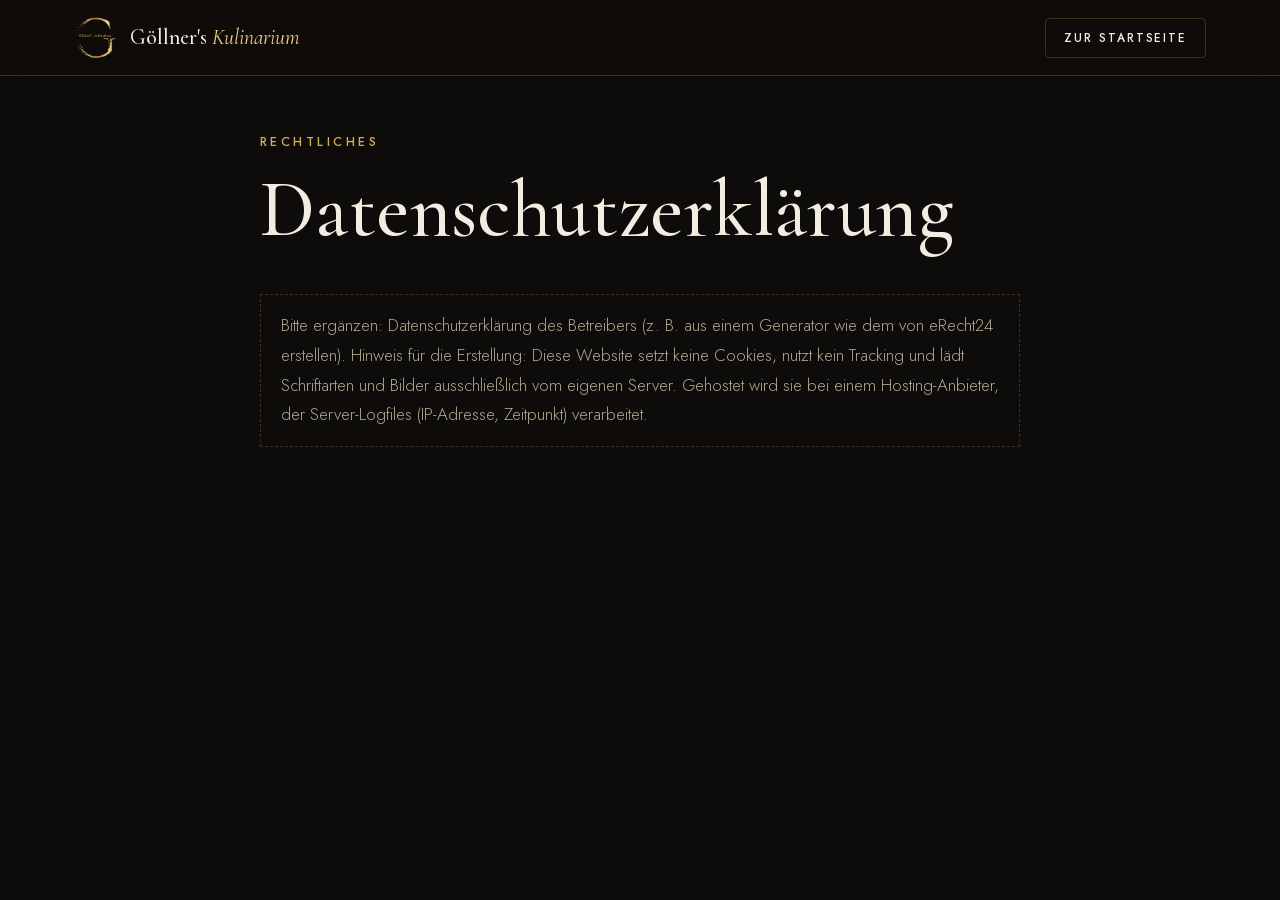
==== datenschutz.html @ df0e745d "First version of the Göllner's Kulinarium website" ====
<!doctype html>
<html lang="de">
<head>
  <meta charset="utf-8">
  <meta name="viewport" content="width=device-width, initial-scale=1">
  <title>Datenschutzerklärung – Göllner's Kulinarium</title>
  <meta name="robots" content="noindex">
  <link rel="icon" href="assets/img/logo.png">
  <link rel="stylesheet" href="assets/css/fonts.css">
  <link rel="stylesheet" href="assets/css/style.css">
</head>
<body>
  <header class="site-header scrolled">
    <div class="wrap header-inner">
      <a class="brand" href="index.html"><img src="assets/img/logo.png" alt="" width="44" height="44"><span>Göllner's <em>Kulinarium</em></span></a>
      <a class="btn btn-ghost btn-sm" href="index.html">Zur Startseite</a>
    </div>
  </header>
  <main class="wrap legal-page">
    <p class="eyebrow">Rechtliches</p>
    <h1>Datenschutzerklärung</h1>
    <p class="placeholder">Bitte ergänzen: Datenschutzerklärung des Betreibers (z. B. aus einem Generator wie dem von eRecht24 erstellen). Hinweis für die Erstellung: Diese Website setzt keine Cookies, nutzt kein Tracking und lädt Schriftarten und Bilder ausschließlich vom eigenen Server. Gehostet wird sie bei einem Hosting-Anbieter, der Server-Logfiles (IP-Adresse, Zeitpunkt) verarbeitet.</p>
  </main>
</body>
</html>
---- assets/css/fonts.css ----
/* Self-hosted (no Google request → DSGVO-friendly). Variable fonts: one file covers all weights. */
@font-face{font-family:'Cormorant Garamond';font-style:normal;font-weight:300 700;font-display:swap;src:url('../fonts/CormorantGaramond.woff2') format('woff2');}
@font-face{font-family:'Cormorant Garamond';font-style:italic;font-weight:300 700;font-display:swap;src:url('../fonts/CormorantGaramond-Italic.woff2') format('woff2');}
@font-face{font-family:'Jost';font-style:normal;font-weight:100 900;font-display:swap;src:url('../fonts/Jost.woff2') format('woff2');}
---- assets/css/style.css ----
/* Göllner's Kulinarium — design tokens first; change colours here only. */
:root {
  --bg: #0e0c0a;
  --bg-2: #15120f;
  --surface: #1b1713;
  --line: rgba(214, 178, 94, 0.22);
  --gold: #d1ab55;
  --gold-2: #ecd08a;
  --gold-grad: linear-gradient(135deg, #b8913a 0%, #ecd08a 45%, #c79d43 100%);
  --ink: #f3ece0;
  --muted: #b2a792;
  --serif: 'Cormorant Garamond', Georgia, 'Times New Roman', serif;
  --sans: 'Jost', system-ui, -apple-system, 'Segoe UI', sans-serif;
  --wrap: 1180px;
  --radius: 4px;
  --header-h: 76px;
}

*, *::before, *::after { box-sizing: border-box; }
html { scroll-behavior: smooth; scroll-padding-top: var(--header-h); }
body {
  margin: 0;
  background: var(--bg);
  color: var(--ink);
  font: 300 1.0625rem/1.75 var(--sans);
  -webkit-font-smoothing: antialiased;
}
img { max-width: 100%; display: block; }
a { color: inherit; }
h1, h2, h3 { font-family: var(--serif); font-weight: 500; line-height: 1.1; margin: 0 0 .5em; letter-spacing: .005em; }
h1 { font-size: clamp(2.6rem, 6.5vw, 5rem); }
h2 { font-size: clamp(2.1rem, 4.2vw, 3.2rem); }
h3 { font-size: 1.6rem; }
p { margin: 0 0 1em; }

.wrap { max-width: var(--wrap); margin: 0 auto; padding: 0 24px; }
.muted { color: var(--muted); }
.small { font-size: .9rem; }
.center { text-align: center; }
.eyebrow {
  font: 500 .78rem/1 var(--sans);
  letter-spacing: .28em;
  text-transform: uppercase;
  color: var(--gold);
  margin-bottom: 1.1rem;
}
.skip { position: absolute; left: -9999px; }
.skip:focus { left: 16px; top: 16px; z-index: 100; background: var(--gold); color: #000; padding: 8px 14px; }

/* Buttons */
.btn {
  display: inline-flex; align-items: center; justify-content: center;
  min-height: 48px; padding: 0 28px;
  font: 500 .82rem/1 var(--sans); letter-spacing: .16em; text-transform: uppercase;
  text-decoration: none; border-radius: var(--radius);
  transition: transform .2s ease, box-shadow .2s ease, background-color .2s ease, color .2s ease;
}
.btn-gold { background: var(--gold-grad); color: #17120a; box-shadow: 0 6px 24px rgba(209, 171, 85, .18); }
.btn-gold:hover { transform: translateY(-1px); box-shadow: 0 10px 30px rgba(209, 171, 85, .3); }
.btn-ghost { border: 1px solid var(--line); color: var(--ink); }
.btn-ghost:hover { border-color: var(--gold); color: var(--gold-2); }
.btn-sm { min-height: 40px; padding: 0 18px; font-size: .74rem; }
a:focus-visible, button:focus-visible { outline: 2px solid var(--gold-2); outline-offset: 3px; }

/* Header */
.site-header {
  position: fixed; inset: 0 0 auto; z-index: 50; height: var(--header-h);
  display: flex; align-items: center;
  transition: background-color .3s ease, border-color .3s ease, backdrop-filter .3s ease;
  border-bottom: 1px solid transparent;
}
.site-header.scrolled { background: rgba(14, 12, 10, .86); backdrop-filter: blur(12px); border-color: var(--line); }
.header-inner { display: flex; align-items: center; justify-content: space-between; width: 100%; }
.brand { display: flex; white-space: nowrap; align-items: center; gap: 12px; text-decoration: none; font: 500 1.35rem/1 var(--serif); }
.brand em { font-style: italic; color: var(--gold-2); }
.nav { display: flex; align-items: center; gap: 30px; }
.nav a:not(.btn) {
  white-space: nowrap; text-decoration: none; font-size: .82rem; letter-spacing: .16em; text-transform: uppercase; color: var(--muted);
  transition: color .2s;
}
.nav a:not(.btn):hover { color: var(--gold-2); }
.nav-toggle { display: none; }

/* Hero */
.hero { position: relative; min-height: 100svh; display: grid; place-items: center; text-align: center; overflow: hidden; }
.hero-bg {
  position: absolute; inset: -4%;
  background-size: cover; background-position: center;
  filter: saturate(.85);
  transform: scale(1.04);
  animation: slowzoom 24s ease-out forwards;
}
.hero::after {
  content: ""; position: absolute; inset: 0;
  background:
    radial-gradient(ellipse at center, rgba(14,12,10,.55) 0%, rgba(14,12,10,.82) 60%, rgba(14,12,10,.97) 100%),
    linear-gradient(to bottom, rgba(14,12,10,.3), rgba(14,12,10,1));
}
.hero-content { position: relative; z-index: 1; padding-top: calc(var(--header-h) + 48px); padding-bottom: 64px; max-width: 860px; }
.hero-logo { width: clamp(150px, 22vw, 220px); height: auto; margin: 0 auto 18px; filter: drop-shadow(0 8px 30px rgba(0,0,0,.6)); }
.hero h1 { font-weight: 400; }
.lead { font-size: clamp(1.05rem, 1.6vw, 1.25rem); color: #ddd3c2; max-width: 620px; margin: 0 auto 2.2rem; }
.hero-actions { display: flex; gap: 14px; justify-content: center; flex-wrap: wrap; }
.status { margin-top: 2rem; font-size: .9rem; color: var(--muted); }
.status::before { content: ""; display: inline-block; vertical-align: middle; margin: -2px 10px 0 0; width: 8px; height: 8px; border-radius: 50%; background: #8a8170; }
.status.open::before { background: #7cc58a; box-shadow: 0 0 0 4px rgba(124, 197, 138, .18); }
@keyframes slowzoom { to { transform: scale(1); } }

/* Notice bar */
.notice { background: var(--gold-grad); color: #17120a; }
.notice .wrap { display: flex; align-items: center; justify-content: center; gap: 12px; padding-top: 14px; padding-bottom: 14px; text-align: center; }
.notice p { margin: 0; font-weight: 400; }
.notice-dot { flex: none; width: 7px; height: 7px; border-radius: 50%; background: #17120a; }

/* Sections */
.section { padding: clamp(80px, 11vw, 140px) 0; }
.section-head { text-align: center; max-width: 640px; margin: 0 auto clamp(40px, 6vw, 64px); }

/* About */
.about-grid { display: grid; grid-template-columns: 1fr 1fr; gap: clamp(40px, 7vw, 96px); align-items: center; }
.about-text p:not(.eyebrow) { color: #d9cfbd; }
.signature { font: italic 400 1.5rem/1.3 var(--serif); color: var(--gold-2) !important; margin-top: 1.6rem; }
.about-media { position: relative; margin: 0; padding: 0 0 56px 0; }
.about-media > img:first-child { aspect-ratio: 4 / 5; object-fit: cover; width: 85%; margin-left: auto; border-radius: var(--radius); }
.about-media-small {
  position: absolute; left: 0; bottom: 0; width: 46%; aspect-ratio: 1; object-fit: cover;
  border: 8px solid var(--bg); border-radius: var(--radius);
}

/* Menu */
.menu { background: var(--bg-2); border-block: 1px solid var(--line); }
.menu-tabs { display: flex; flex-wrap: wrap; justify-content: center; gap: 6px 4px; margin-bottom: 48px; }
.menu-tab {
  background: none; border: 0; border-bottom: 1px solid transparent; color: var(--muted); cursor: pointer;
  font: 400 .82rem/1 var(--sans); letter-spacing: .16em; text-transform: uppercase; padding: 12px 16px;
  transition: color .2s, border-color .2s;
}
.menu-tab:hover { color: var(--ink); }
.menu-tab[aria-selected="true"] { color: var(--gold-2); border-color: var(--gold); }
.menu-panel { display: grid; grid-template-columns: 1fr 1fr; gap: 6px 72px; max-width: 980px; margin: 0 auto; animation: fade .4s ease; }
.menu-panel[hidden] { display: none; }
.dish { padding: 18px 0; border-bottom: 1px solid rgba(214, 178, 94, .1); }
.dish-top { display: flex; align-items: baseline; gap: 12px; }
.dish-name { font: 500 1.4rem/1.25 var(--serif); margin: 0; }
.dish-line { flex: 1; border-bottom: 1px dotted rgba(214, 178, 94, .35); transform: translateY(-5px); min-width: 20px; }
.dish-price { font: 500 1.3rem/1 var(--serif); color: var(--gold-2); white-space: nowrap; }
.dish-desc { margin: 4px 0 0; color: var(--muted); font-size: .97rem; }
.tag { display: inline-block; margin-left: 8px; font: 500 .66rem/1 var(--sans); letter-spacing: .12em; text-transform: uppercase; color: #9fc49d; border: 1px solid rgba(159, 196, 157, .4); padding: 3px 6px; border-radius: 2px; vertical-align: middle; }
.menu-note { margin-top: 44px; font-size: .9rem; }
@keyframes fade { from { opacity: 0; transform: translateY(6px); } to { opacity: 1; transform: none; } }

/* Gallery */
.gallery { display: grid; grid-template-columns: repeat(4, 1fr); }
.gallery img { width: 100%; aspect-ratio: 1; object-fit: cover; filter: saturate(.9) brightness(.9); transition: filter .4s; }
.gallery img:hover { filter: none; }

/* Highlight cards */
.cards { display: grid; grid-template-columns: repeat(3, 1fr); gap: 24px; }
.card { padding: 40px 32px; border: 1px solid var(--line); border-radius: var(--radius); background: var(--surface); position: relative; }
.card::before { content: ""; position: absolute; top: -1px; left: 32px; width: 40px; height: 2px; background: var(--gold-grad); }
.card h3 { color: var(--gold-2); }
.card p { color: var(--muted); margin: 0; }

/* Visit */
.visit { background: var(--bg-2); border-top: 1px solid var(--line); }
.visit-grid { display: grid; grid-template-columns: 1.1fr 1fr; gap: clamp(40px, 6vw, 80px); align-items: start; }
.hours { width: 100%; border-collapse: collapse; margin: 8px 0 18px; }
.hours th, .hours td { padding: 13px 0; border-bottom: 1px solid rgba(214, 178, 94, .12); text-align: left; font-weight: 300; }
.hours th { font: 500 1.25rem/1.2 var(--serif); }
.hours td { text-align: right; color: #d9cfbd; }
.hours .closed td { color: var(--muted); font-style: italic; }
.hours .today th, .hours .today td { color: var(--gold-2); }
.hours .today th::after { content: "Heute"; margin-left: 10px; font: 500 .62rem/1 var(--sans); letter-spacing: .14em; text-transform: uppercase; color: #17120a; background: var(--gold-grad); padding: 3px 6px; border-radius: 2px; vertical-align: middle; }
.contact-card { background: var(--surface); border: 1px solid var(--line); border-radius: var(--radius); padding: clamp(32px, 4vw, 48px); }
address { font-style: normal; font-size: 1.15rem; margin-bottom: 20px; }
.contact-list { list-style: none; padding: 0; margin: 0 0 28px; }
.contact-list li { display: flex; justify-content: space-between; gap: 16px; padding: 10px 0; border-bottom: 1px solid rgba(214, 178, 94, .12); }
.contact-list span { color: var(--muted); }
.contact-list a { text-decoration: none; color: var(--gold-2); word-break: break-all; text-align: right; }
.contact-actions { display: flex; gap: 12px; flex-wrap: wrap; }

/* Footer */
.site-footer { padding: 64px 0 40px; border-top: 1px solid var(--line); text-align: center; }
.footer-inner { display: flex; flex-direction: column; align-items: center; gap: 18px; }
.social, .legal { display: flex; gap: 28px; }
.social a, .legal a { text-decoration: none; font-size: .8rem; letter-spacing: .16em; text-transform: uppercase; color: var(--muted); }
.social a:hover, .legal a:hover { color: var(--gold-2); }

/* Scroll reveal */
.js .reveal { opacity: 0; transform: translateY(14px); transition: opacity .9s ease, transform .9s ease; }
.js .reveal.in { opacity: 1; transform: none; }
.hero .reveal:nth-child(2) { transition-delay: .08s; }
.hero .reveal:nth-child(3) { transition-delay: .16s; }
.hero .reveal:nth-child(4) { transition-delay: .24s; }
.hero .reveal:nth-child(5) { transition-delay: .32s; }
.hero .reveal:nth-child(6) { transition-delay: .4s; }

/* Legal pages */
.legal-page { padding: calc(var(--header-h) + 60px) 0 100px; max-width: 760px; }
.legal-page h2 { font-size: 1.8rem; margin-top: 2em; }
.legal-page .placeholder { border: 1px dashed var(--line); padding: 16px 20px; color: var(--muted); }

/* Responsive */
@media (max-width: 900px) {
  .about-grid, .visit-grid { grid-template-columns: 1fr; }
  .menu-panel { grid-template-columns: 1fr; }
  .cards { grid-template-columns: 1fr; }
  .gallery { grid-template-columns: repeat(2, 1fr); }
}
@media (max-width: 960px) {
  .nav-toggle {
    display: grid; gap: 6px; place-content: center; width: 44px; height: 44px;
    background: none; border: 1px solid var(--line); border-radius: var(--radius); cursor: pointer;
  }
  .nav-toggle span { display: block; width: 18px; height: 1px; background: var(--ink); transition: transform .25s; }
  .nav-toggle[aria-expanded="true"] span:first-child { transform: translateY(3.5px) rotate(45deg); }
  .nav-toggle[aria-expanded="true"] span:last-child { transform: translateY(-3.5px) rotate(-45deg); }
  .nav {
    position: fixed; inset: var(--header-h) 0 auto; flex-direction: column; gap: 0; padding: 8px 24px 24px;
    background: rgba(14, 12, 10, .97); border-bottom: 1px solid var(--line);
    transform: translateY(-8px); opacity: 0; visibility: hidden; transition: all .25s ease;
  }
  .nav.open { transform: none; opacity: 1; visibility: visible; }
  .nav a:not(.btn) { width: 100%; padding: 16px 0; border-bottom: 1px solid rgba(214, 178, 94, .1); font-size: .9rem; }
  .nav .btn { margin-top: 20px; width: 100%; min-height: 48px; }
  .site-header.menu-open { background: rgba(14, 12, 10, .97); }
}
@media (max-width: 760px) {
  :root { --header-h: 64px; }
  .wrap { padding: 0 16px; }
  .nav { padding: 8px 16px 24px; }
  .brand span { font-size: 1.15rem; }
  .brand img { width: 36px; height: 36px; }
  .hero-actions .btn { flex: 1 1 100%; }
  .dish-name { font-size: 1.25rem; }
  .contact-actions .btn { flex: 1; }
}
@media (prefers-reduced-motion: reduce) {
  *, *::before, *::after { animation: none !important; transition: none !important; }
  html { scroll-behavior: auto; }
}
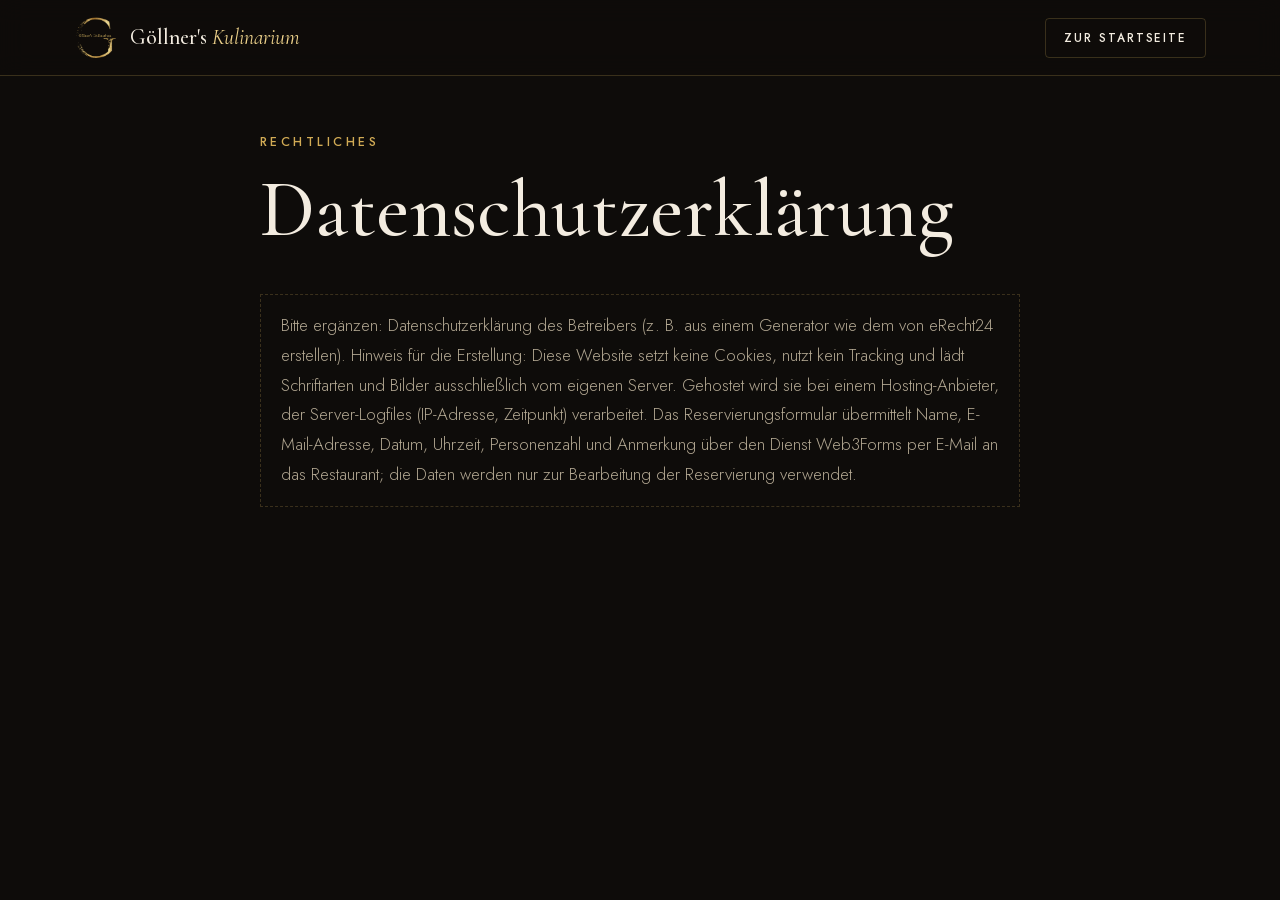
==== commit 86e88c54: "Add reservation request form, social icons, mobile fixes and shorter copy - "Tisch reservieren" open" ====
--- a/datenschutz.html
+++ b/datenschutz.html
@@ -19,7 +19,7 @@
   <main class="wrap legal-page">
     <p class="eyebrow">Rechtliches</p>
     <h1>Datenschutzerklärung</h1>
-    <p class="placeholder">Bitte ergänzen: Datenschutzerklärung des Betreibers (z. B. aus einem Generator wie dem von eRecht24 erstellen). Hinweis für die Erstellung: Diese Website setzt keine Cookies, nutzt kein Tracking und lädt Schriftarten und Bilder ausschließlich vom eigenen Server. Gehostet wird sie bei einem Hosting-Anbieter, der Server-Logfiles (IP-Adresse, Zeitpunkt) verarbeitet.</p>
+    <p class="placeholder">Bitte ergänzen: Datenschutzerklärung des Betreibers (z. B. aus einem Generator wie dem von eRecht24 erstellen). Hinweis für die Erstellung: Diese Website setzt keine Cookies, nutzt kein Tracking und lädt Schriftarten und Bilder ausschließlich vom eigenen Server. Gehostet wird sie bei einem Hosting-Anbieter, der Server-Logfiles (IP-Adresse, Zeitpunkt) verarbeitet. Das Reservierungsformular übermittelt Name, E-Mail-Adresse, Datum, Uhrzeit, Personenzahl und Anmerkung über den Dienst Web3Forms per E-Mail an das Restaurant; die Daten werden nur zur Bearbeitung der Reservierung verwendet.</p>
   </main>
 </body>
 </html>
--- a/assets/css/style.css
+++ b/assets/css/style.css
@@ -27,7 +27,7 @@
 }
 img { max-width: 100%; display: block; }
 a { color: inherit; }
-h1, h2, h3 { font-family: var(--serif); font-weight: 500; line-height: 1.1; margin: 0 0 .5em; letter-spacing: .005em; }
+h1, h2, h3 { text-wrap: balance; font-family: var(--serif); font-weight: 500; line-height: 1.1; margin: 0 0 .5em; letter-spacing: .005em; }
 h1 { font-size: clamp(2.6rem, 6.5vw, 5rem); }
 h2 { font-size: clamp(2.1rem, 4.2vw, 3.2rem); }
 h3 { font-size: 1.6rem; }
@@ -52,7 +52,7 @@
   display: inline-flex; align-items: center; justify-content: center;
   min-height: 48px; padding: 0 28px;
   font: 500 .82rem/1 var(--sans); letter-spacing: .16em; text-transform: uppercase;
-  text-decoration: none; border-radius: var(--radius);
+  text-decoration: none; border-radius: var(--radius); border: 0; background: transparent; cursor: pointer;
   transition: transform .2s ease, box-shadow .2s ease, background-color .2s ease, color .2s ease;
 }
 .btn-gold { background: var(--gold-grad); color: #17120a; box-shadow: 0 6px 24px rgba(209, 171, 85, .18); }
@@ -80,6 +80,14 @@
 }
 .nav a:not(.btn):hover { color: var(--gold-2); }
 .nav-toggle { display: none; }
+.social-icons { display: flex; align-items: center; gap: 2px; }
+.social-icons a { display: grid; place-items: center; width: 38px; height: 38px; border-radius: 50%; color: var(--muted); transition: color .2s; }
+.social-icons a:hover { color: var(--gold-2); }
+.social-icons svg { width: 19px; height: 19px; fill: none; stroke: currentColor; stroke-width: 1.5; stroke-linejoin: round; }
+.social-icons svg path { fill: currentColor; stroke: none; }
+.social-icons svg .fill { fill: currentColor; stroke: none; }
+.nav .nav-social { margin: 0 -6px 0 -10px; }
+.header-social { display: none; }
 
 /* Hero */
 .hero { position: relative; min-height: 100svh; display: grid; place-items: center; text-align: center; overflow: hidden; }
@@ -119,7 +127,6 @@
 /* About */
 .about-grid { display: grid; grid-template-columns: 1fr 1fr; gap: clamp(40px, 7vw, 96px); align-items: center; }
 .about-text p:not(.eyebrow) { color: #d9cfbd; }
-.signature { font: italic 400 1.5rem/1.3 var(--serif); color: var(--gold-2) !important; margin-top: 1.6rem; }
 .about-media { position: relative; margin: 0; padding: 0 0 56px 0; }
 .about-media > img:first-child { aspect-ratio: 4 / 5; object-fit: cover; width: 85%; margin-left: auto; border-radius: var(--radius); }
 .about-media-small {
@@ -200,6 +207,77 @@
 .legal-page h2 { font-size: 1.8rem; margin-top: 2em; }
 .legal-page .placeholder { border: 1px dashed var(--line); padding: 16px 20px; color: var(--muted); }
 
+/* Reservation dialog */
+body.modal-open { overflow: hidden; }
+.reserve {
+  width: min(640px, calc(100% - 32px)); max-height: min(880px, calc(100% - 48px));
+  padding: 0; border: 1px solid var(--line); border-radius: 6px; overflow: hidden;
+  background: var(--bg-2); color: var(--ink);
+  box-shadow: 0 30px 80px rgba(0, 0, 0, .6);
+}
+.reserve[open] { display: flex; flex-direction: column; animation: pop .25s ease; }
+.reserve::backdrop { background: rgba(5, 4, 3, .74); backdrop-filter: blur(4px); }
+.reserve-form { display: flex; flex-direction: column; flex: 1; min-height: 0; }
+.reserve-form[hidden] { display: none; }
+.reserve-head { display: flex; justify-content: space-between; align-items: flex-start; gap: 16px; padding: 28px 32px 4px; }
+.reserve-head h2 { margin: 0; font-size: clamp(1.9rem, 4vw, 2.3rem); }
+.reserve-head .eyebrow { margin-bottom: .7rem; }
+.reserve-close {
+  flex: none; width: 42px; height: 42px; border-radius: 50%; cursor: pointer;
+  border: 1px solid var(--line); background: none; color: var(--ink); font-size: 1.5rem; line-height: 1;
+}
+.reserve-close:hover { border-color: var(--gold); color: var(--gold-2); }
+.reserve-body { flex: 1; min-height: 0; overflow-y: auto; padding: 20px 32px 8px; }
+.reserve-foot { padding: 16px 32px 22px; border-top: 1px solid var(--line); }
+.reserve-foot .btn { width: 100%; }
+.reserve-foot .hint { text-align: center; }
+fieldset.field { border: 0; padding: 0; margin: 0 0 26px; min-width: 0; }
+.field legend, .field .label { font: 500 .74rem/1 var(--sans); letter-spacing: .2em; text-transform: uppercase; color: var(--gold); }
+.field legend { padding: 0; margin-bottom: 12px; }
+.field .label em { font-style: normal; text-transform: none; letter-spacing: 0; color: var(--muted); font-weight: 300; font-size: .85rem; }
+label.field { display: flex; flex-direction: column; gap: 10px; margin-bottom: 20px; }
+.field input:not([type="radio"]), .field textarea {
+  width: 100%; padding: 12px 14px; border-radius: var(--radius);
+  font: 300 1rem/1.4 var(--sans); color: var(--ink);
+  background: var(--surface); border: 1px solid rgba(214, 178, 94, .25);
+  transition: border-color .15s, box-shadow .15s;
+}
+.field textarea { resize: vertical; min-height: 84px; }
+.field input:focus, .field textarea:focus { outline: none; border-color: var(--gold); box-shadow: 0 0 0 3px rgba(209, 171, 85, .15); }
+.field [aria-invalid] { border-color: #d98b7a !important; }
+.field-grid { display: grid; grid-template-columns: 1fr 1fr; gap: 0 16px; }
+.chips { display: flex; flex-wrap: wrap; gap: 8px; }
+.chips-scroll { flex-wrap: nowrap; overflow-x: auto; padding: 2px 2px 10px; margin: -2px -2px 0; scrollbar-width: thin; scrollbar-color: var(--line) transparent; }
+.chip { position: relative; flex: none; }
+.chip input { position: absolute; opacity: 0; pointer-events: none; }
+.chip span {
+  display: flex; flex-direction: column; align-items: center; justify-content: center; gap: 3px;
+  min-width: 52px; min-height: 44px; padding: 8px 14px; white-space: nowrap; cursor: pointer;
+  border: 1px solid rgba(214, 178, 94, .25); border-radius: var(--radius); font-size: .95rem;
+  transition: background-color .15s, border-color .15s, color .15s;
+}
+.chips-scroll .chip span { min-width: 68px; padding: 10px 12px; }
+.chip small { font-size: .66rem; letter-spacing: .14em; text-transform: uppercase; color: var(--muted); }
+.chip:hover span { border-color: var(--gold); }
+.chip input:checked + span { background: var(--gold-grad); color: #17120a; border-color: transparent; font-weight: 400; }
+.chip input:checked + span small { color: #3d3116; }
+.chip input:focus-visible + span { outline: 2px solid var(--gold-2); outline-offset: 2px; }
+.chip-group { margin: 0 0 8px; font-size: .85rem; color: var(--muted); }
+.chips + .chip-group { margin-top: 16px; }
+.hint { font-size: .85rem; color: var(--muted); margin: 10px 0 0; }
+.hint a { color: var(--gold-2); }
+.form-error { color: #f0a493; font-size: .92rem; margin: 0 0 12px; text-align: center; }
+.hp { position: absolute; left: -9999px; width: 1px; height: 1px; }
+.reserve-done { padding: 56px 32px 44px; text-align: center; overflow-y: auto; }
+.reserve-done #r-summary { color: #d9cfbd; max-width: 440px; margin: 0 auto; }
+.reserve-done .btn { margin-top: 28px; }
+.done-mark {
+  width: 64px; height: 64px; margin: 0 auto 22px; border-radius: 50%;
+  display: grid; place-items: center; background: var(--gold-grad); color: #17120a; font-size: 1.7rem;
+}
+.demo-note { margin: 22px auto 0; padding: 10px 14px; max-width: 420px; border: 1px dashed var(--line); color: var(--muted); font-size: .85rem; }
+@keyframes pop { from { opacity: 0; transform: translateY(10px) scale(.98); } to { opacity: 1; transform: none; } }
+
 /* Responsive */
 @media (max-width: 900px) {
   .about-grid, .visit-grid { grid-template-columns: 1fr; }
@@ -208,6 +286,9 @@
   .gallery { grid-template-columns: repeat(2, 1fr); }
 }
 @media (max-width: 960px) {
+  .header-social { display: flex; margin-left: auto; margin-right: 6px; }
+  .header-social a { width: 44px; height: 44px; }
+  .nav .nav-social { display: none; }
   .nav-toggle {
     display: grid; gap: 6px; place-content: center; width: 44px; height: 44px;
     background: none; border: 1px solid var(--line); border-radius: var(--radius); cursor: pointer;
@@ -227,13 +308,21 @@
 }
 @media (max-width: 760px) {
   :root { --header-h: 64px; }
-  .wrap { padding: 0 16px; }
+  .wrap { padding-left: 16px; padding-right: 16px; }
   .nav { padding: 8px 16px 24px; }
   .brand span { font-size: 1.15rem; }
+  .hero { min-height: 0; }
+  .hero-content { padding-top: calc(var(--header-h) + 40px); padding-bottom: 56px; }
+  .hero-logo { width: 128px; margin-bottom: 14px; }
+  .notice-dot { display: none; }
   .brand img { width: 36px; height: 36px; }
   .hero-actions .btn { flex: 1 1 100%; }
   .dish-name { font-size: 1.25rem; }
   .contact-actions .btn { flex: 1; }
+  .reserve { width: 100%; max-width: 100%; height: 100%; max-height: 100%; margin: 0; border: 0; border-radius: 0; }
+  .reserve-head, .reserve-body, .reserve-foot { padding-left: 16px; padding-right: 16px; }
+  .reserve-head { padding-top: 20px; }
+  .field-grid { grid-template-columns: 1fr; }
 }
 @media (prefers-reduced-motion: reduce) {
   *, *::before, *::after { animation: none !important; transition: none !important; }
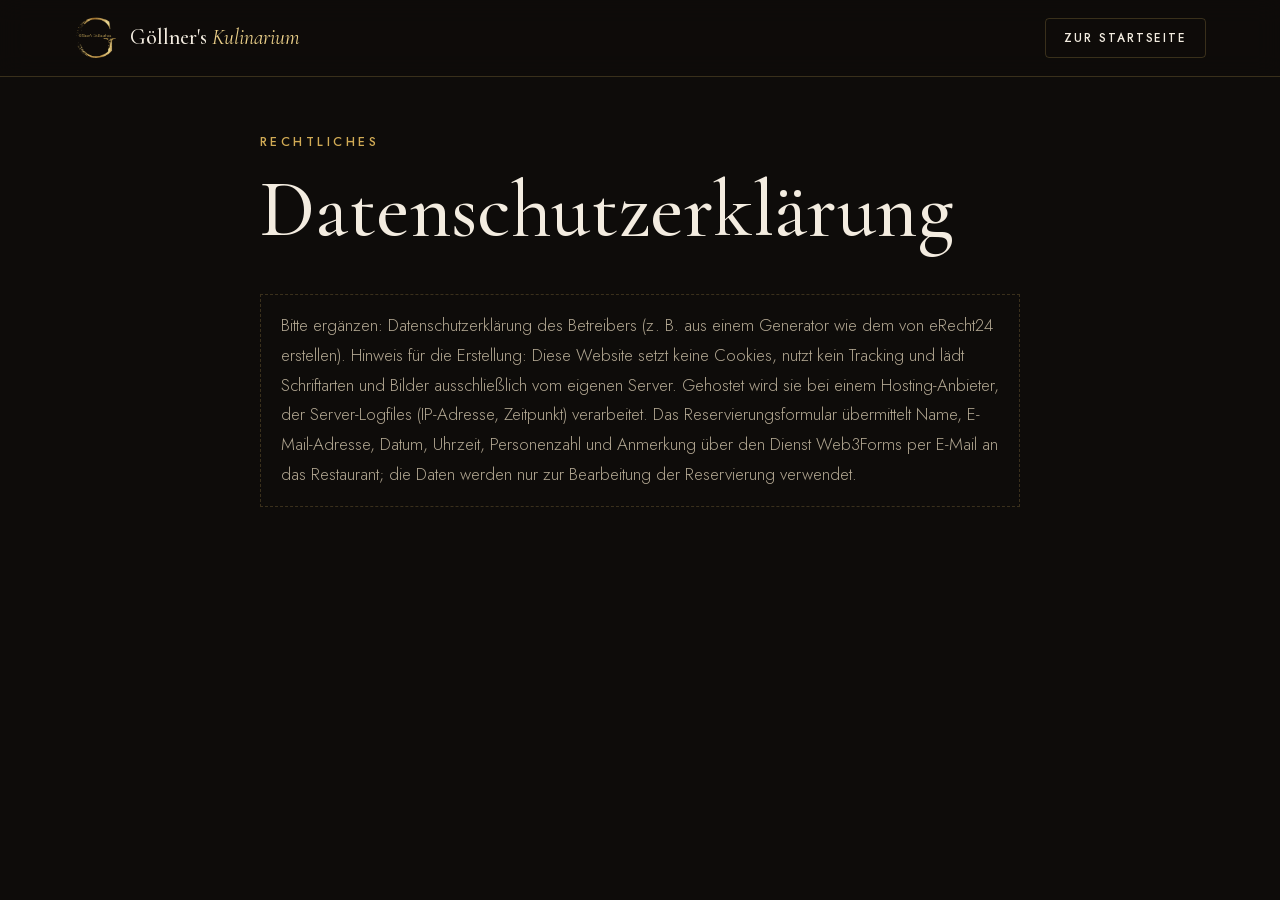
==== commit 12a057fa: "Add contact top bar, show closed days in the date picker, version assets - Top bar with phone, email" ====
--- a/datenschutz.html
+++ b/datenschutz.html
@@ -6,8 +6,8 @@
   <title>Datenschutzerklärung – Göllner's Kulinarium</title>
   <meta name="robots" content="noindex">
   <link rel="icon" href="assets/img/logo.png">
-  <link rel="stylesheet" href="assets/css/fonts.css">
-  <link rel="stylesheet" href="assets/css/style.css">
+  <link rel="stylesheet" href="assets/css/fonts.css?v=3">
+  <link rel="stylesheet" href="assets/css/style.css?v=3">
 </head>
 <body>
   <header class="site-header scrolled">
--- a/assets/css/style.css
+++ b/assets/css/style.css
@@ -14,6 +14,7 @@
   --wrap: 1180px;
   --radius: 4px;
   --header-h: 76px;
+  --topbar-h: 38px;
 }
 
 *, *::before, *::after { box-sizing: border-box; }
@@ -64,13 +65,26 @@
 
 /* Header */
 .site-header {
-  position: fixed; inset: 0 0 auto; z-index: 50; height: var(--header-h);
-  display: flex; align-items: center;
+  position: fixed; inset: 0 0 auto; z-index: 50;
   transition: background-color .3s ease, border-color .3s ease, backdrop-filter .3s ease;
   border-bottom: 1px solid transparent;
 }
 .site-header.scrolled { background: rgba(14, 12, 10, .86); backdrop-filter: blur(12px); border-color: var(--line); }
-.header-inner { display: flex; align-items: center; justify-content: space-between; width: 100%; }
+.header-inner { display: flex; align-items: center; justify-content: space-between; height: var(--header-h); }
+
+/* Contact bar above the header; collapses once the page is scrolled */
+.topbar {
+  height: var(--topbar-h); overflow: hidden;
+  border-bottom: 1px solid var(--line); background: rgba(14, 12, 10, .5);
+  font-size: .8rem; letter-spacing: .03em; color: var(--muted);
+  transition: height .3s ease, opacity .3s ease, border-color .3s ease;
+}
+.site-header.scrolled .topbar, .site-header.menu-open .topbar { height: 0; opacity: 0; border-color: transparent; }
+.topbar-inner { height: 100%; display: flex; align-items: center; justify-content: space-between; gap: 24px; }
+.topbar-group { display: flex; align-items: center; gap: 28px; }
+.topbar a { display: inline-flex; align-items: center; gap: 8px; color: inherit; text-decoration: none; white-space: nowrap; transition: color .2s; }
+.topbar a:hover { color: var(--gold-2); }
+.topbar svg { flex: none; width: 14px; height: 14px; fill: none; stroke: var(--gold); stroke-width: 1.6; stroke-linecap: round; stroke-linejoin: round; }
 .brand { display: flex; white-space: nowrap; align-items: center; gap: 12px; text-decoration: none; font: 500 1.35rem/1 var(--serif); }
 .brand em { font-style: italic; color: var(--gold-2); }
 .nav { display: flex; align-items: center; gap: 30px; }
@@ -104,7 +118,7 @@
     radial-gradient(ellipse at center, rgba(14,12,10,.55) 0%, rgba(14,12,10,.82) 60%, rgba(14,12,10,.97) 100%),
     linear-gradient(to bottom, rgba(14,12,10,.3), rgba(14,12,10,1));
 }
-.hero-content { position: relative; z-index: 1; padding-top: calc(var(--header-h) + 48px); padding-bottom: 64px; max-width: 860px; }
+.hero-content { position: relative; z-index: 1; padding-top: calc(var(--topbar-h) + var(--header-h) + 48px); padding-bottom: 64px; max-width: 860px; }
 .hero-logo { width: clamp(150px, 22vw, 220px); height: auto; margin: 0 auto 18px; filter: drop-shadow(0 8px 30px rgba(0,0,0,.6)); }
 .hero h1 { font-weight: 400; }
 .lead { font-size: clamp(1.05rem, 1.6vw, 1.25rem); color: #ddd3c2; max-width: 620px; margin: 0 auto 2.2rem; }
@@ -220,7 +234,7 @@
 .reserve-form { display: flex; flex-direction: column; flex: 1; min-height: 0; }
 .reserve-form[hidden] { display: none; }
 .reserve-head { display: flex; justify-content: space-between; align-items: flex-start; gap: 16px; padding: 28px 32px 4px; }
-.reserve-head h2 { margin: 0; font-size: clamp(1.9rem, 4vw, 2.3rem); }
+.reserve-head h2 { outline: none; margin: 0; font-size: clamp(1.9rem, 4vw, 2.3rem); }
 .reserve-head .eyebrow { margin-bottom: .7rem; }
 .reserve-close {
   flex: none; width: 42px; height: 42px; border-radius: 50%; cursor: pointer;
@@ -256,9 +270,12 @@
   border: 1px solid rgba(214, 178, 94, .25); border-radius: var(--radius); font-size: .95rem;
   transition: background-color .15s, border-color .15s, color .15s;
 }
-.chips-scroll .chip span { min-width: 68px; padding: 10px 12px; }
+.chips-scroll .chip span { min-width: 68px; height: 100%; padding: 10px 12px; }
 .chip small { font-size: .66rem; letter-spacing: .14em; text-transform: uppercase; color: var(--muted); }
 .chip:hover span { border-color: var(--gold); }
+.chip.is-closed span { opacity: .45; cursor: not-allowed; border-style: dashed; }
+.chip.is-closed:hover span { border-color: rgba(214, 178, 94, .25); }
+.chip .chip-note { font-size: .62rem; letter-spacing: .08em; text-transform: uppercase; color: var(--muted); }
 .chip input:checked + span { background: var(--gold-grad); color: #17120a; border-color: transparent; font-weight: 400; }
 .chip input:checked + span small { color: #3d3116; }
 .chip input:focus-visible + span { outline: 2px solid var(--gold-2); outline-offset: 2px; }
@@ -297,7 +314,7 @@
   .nav-toggle[aria-expanded="true"] span:first-child { transform: translateY(3.5px) rotate(45deg); }
   .nav-toggle[aria-expanded="true"] span:last-child { transform: translateY(-3.5px) rotate(-45deg); }
   .nav {
-    position: fixed; inset: var(--header-h) 0 auto; flex-direction: column; gap: 0; padding: 8px 24px 24px;
+    position: absolute; top: 100%; left: 0; right: 0; flex-direction: column; gap: 0; padding: 8px 24px 24px;
     background: rgba(14, 12, 10, .97); border-bottom: 1px solid var(--line);
     transform: translateY(-8px); opacity: 0; visibility: hidden; transition: all .25s ease;
   }
@@ -307,12 +324,16 @@
   .site-header.menu-open { background: rgba(14, 12, 10, .97); }
 }
 @media (max-width: 760px) {
-  :root { --header-h: 64px; }
+  :root { --header-h: 64px; --topbar-h: 34px; }
+  .topbar { font-size: .76rem; }
+  .topbar-inner { justify-content: center; }
+  .topbar-group { gap: 20px; }
+  .topbar-address { display: none !important; }
   .wrap { padding-left: 16px; padding-right: 16px; }
   .nav { padding: 8px 16px 24px; }
   .brand span { font-size: 1.15rem; }
   .hero { min-height: 0; }
-  .hero-content { padding-top: calc(var(--header-h) + 40px); padding-bottom: 56px; }
+  .hero-content { padding-top: calc(var(--topbar-h) + var(--header-h) + 36px); padding-bottom: 56px; }
   .hero-logo { width: 128px; margin-bottom: 14px; }
   .notice-dot { display: none; }
   .brand img { width: 36px; height: 36px; }
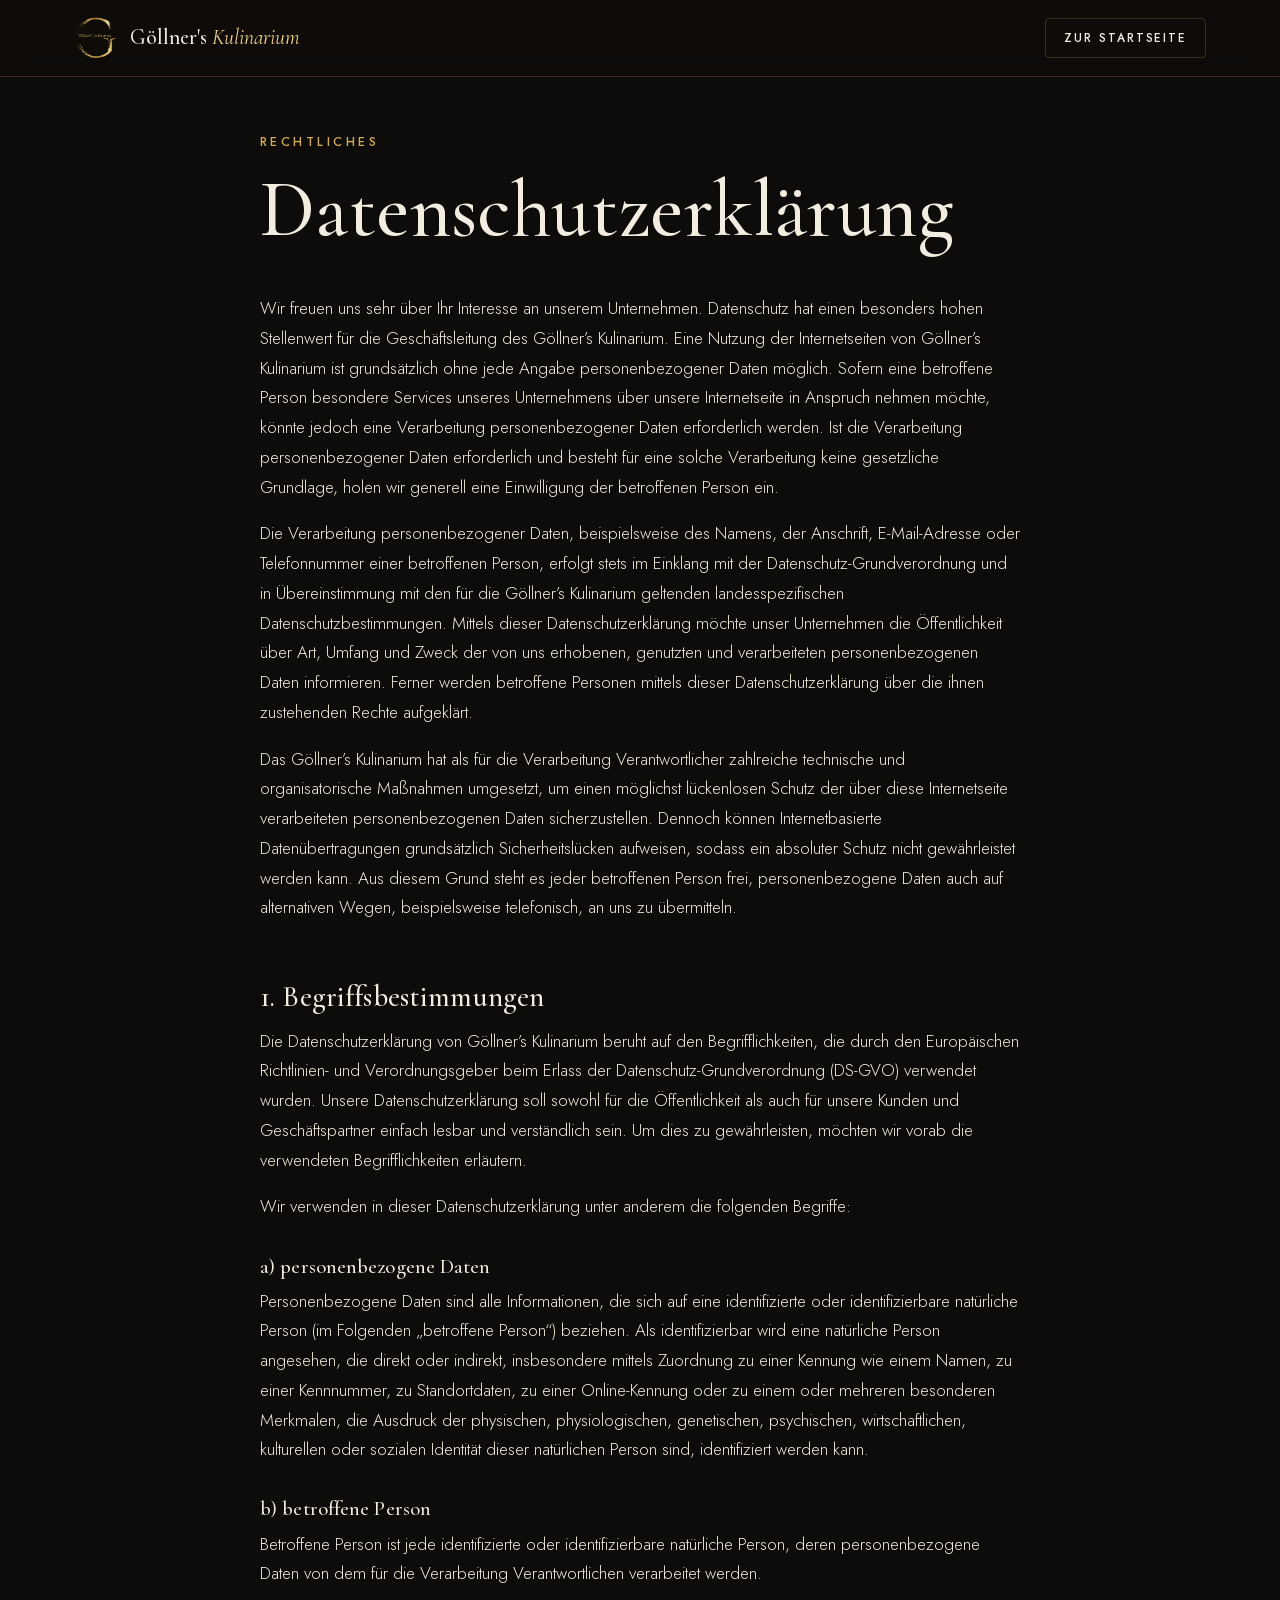
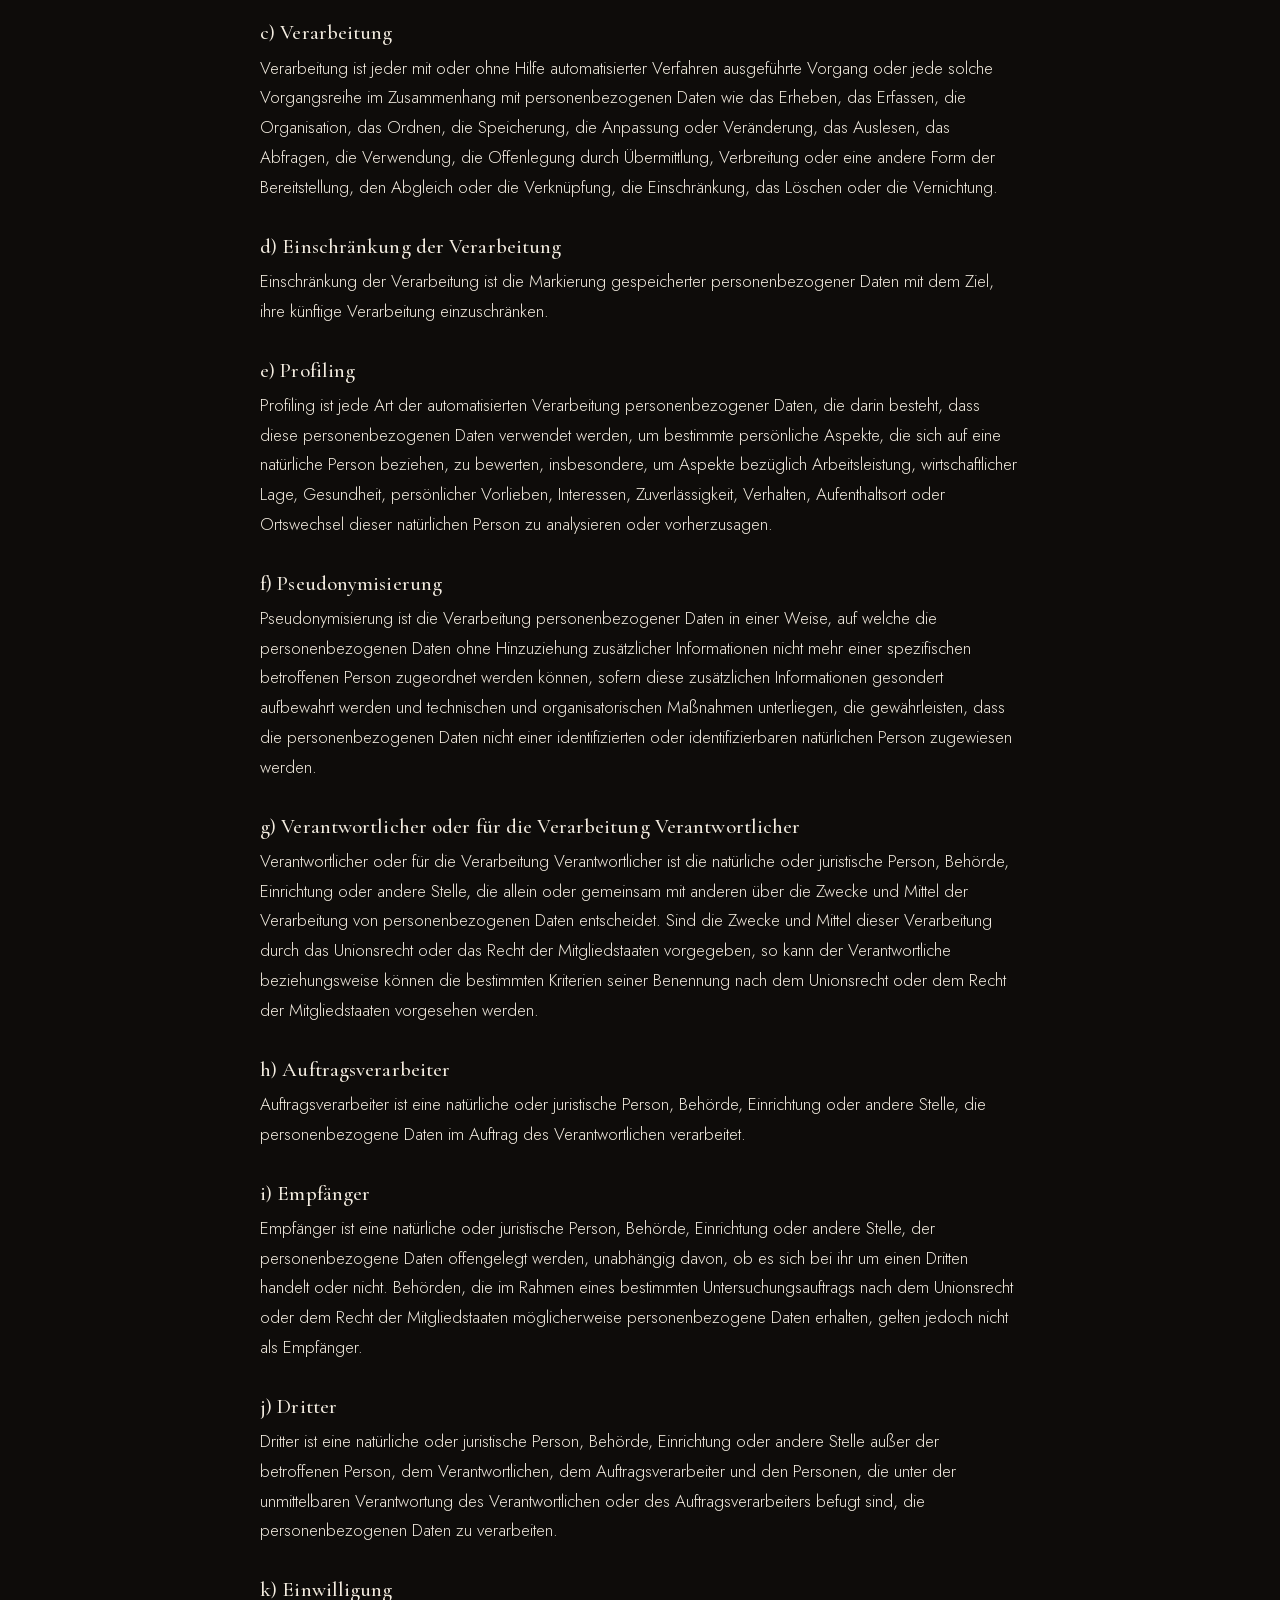
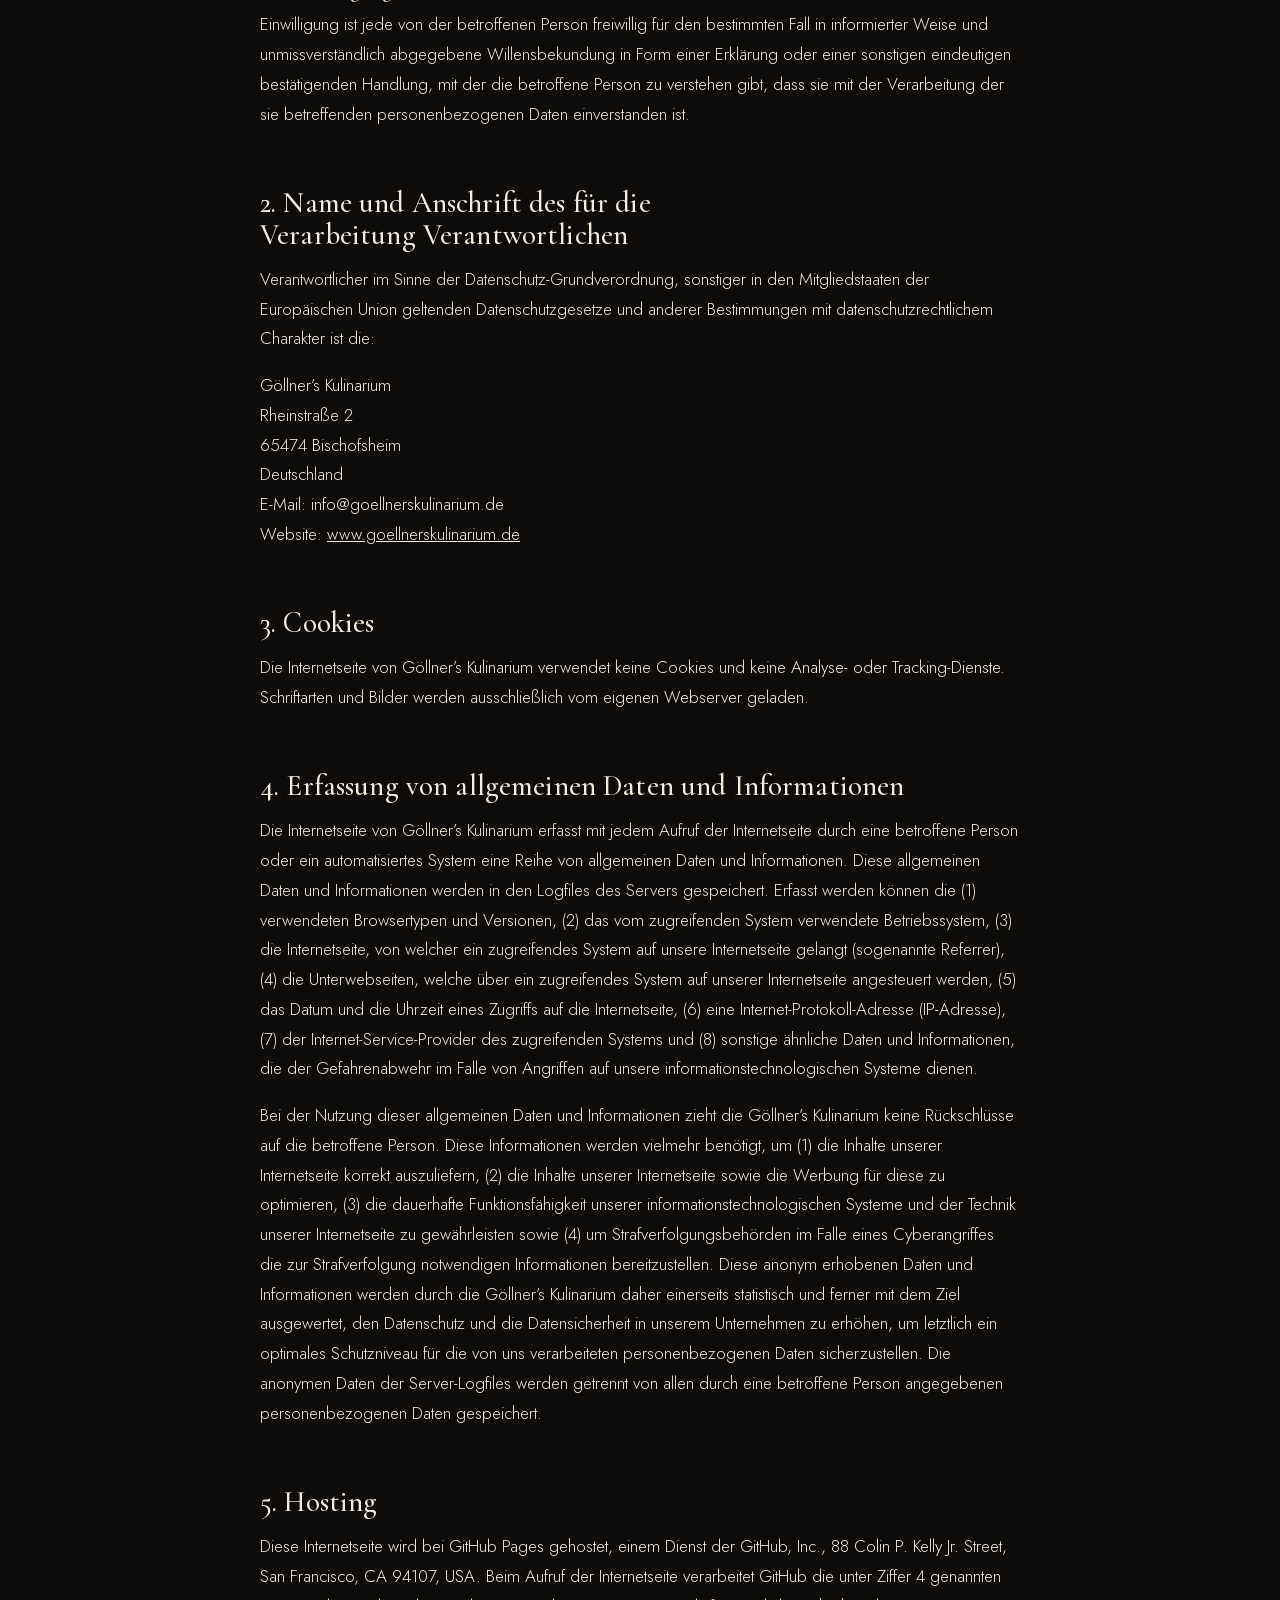
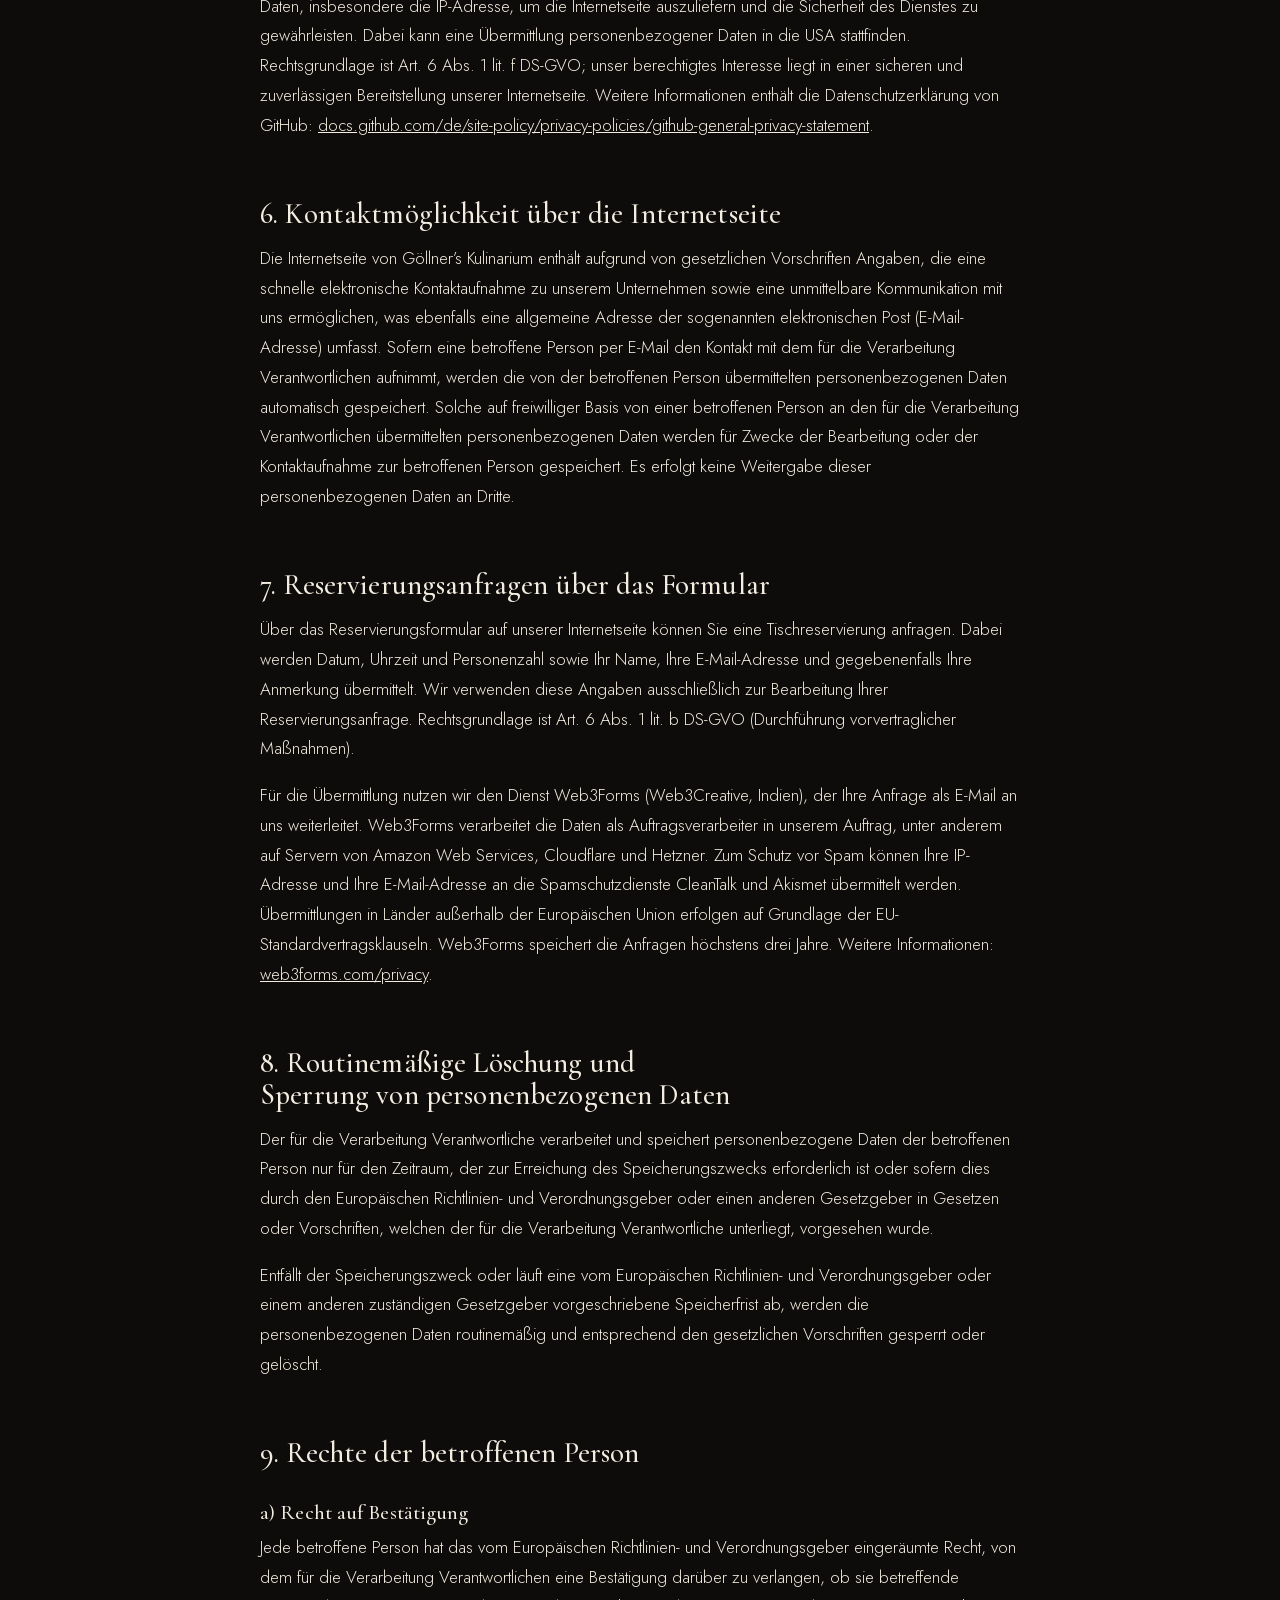
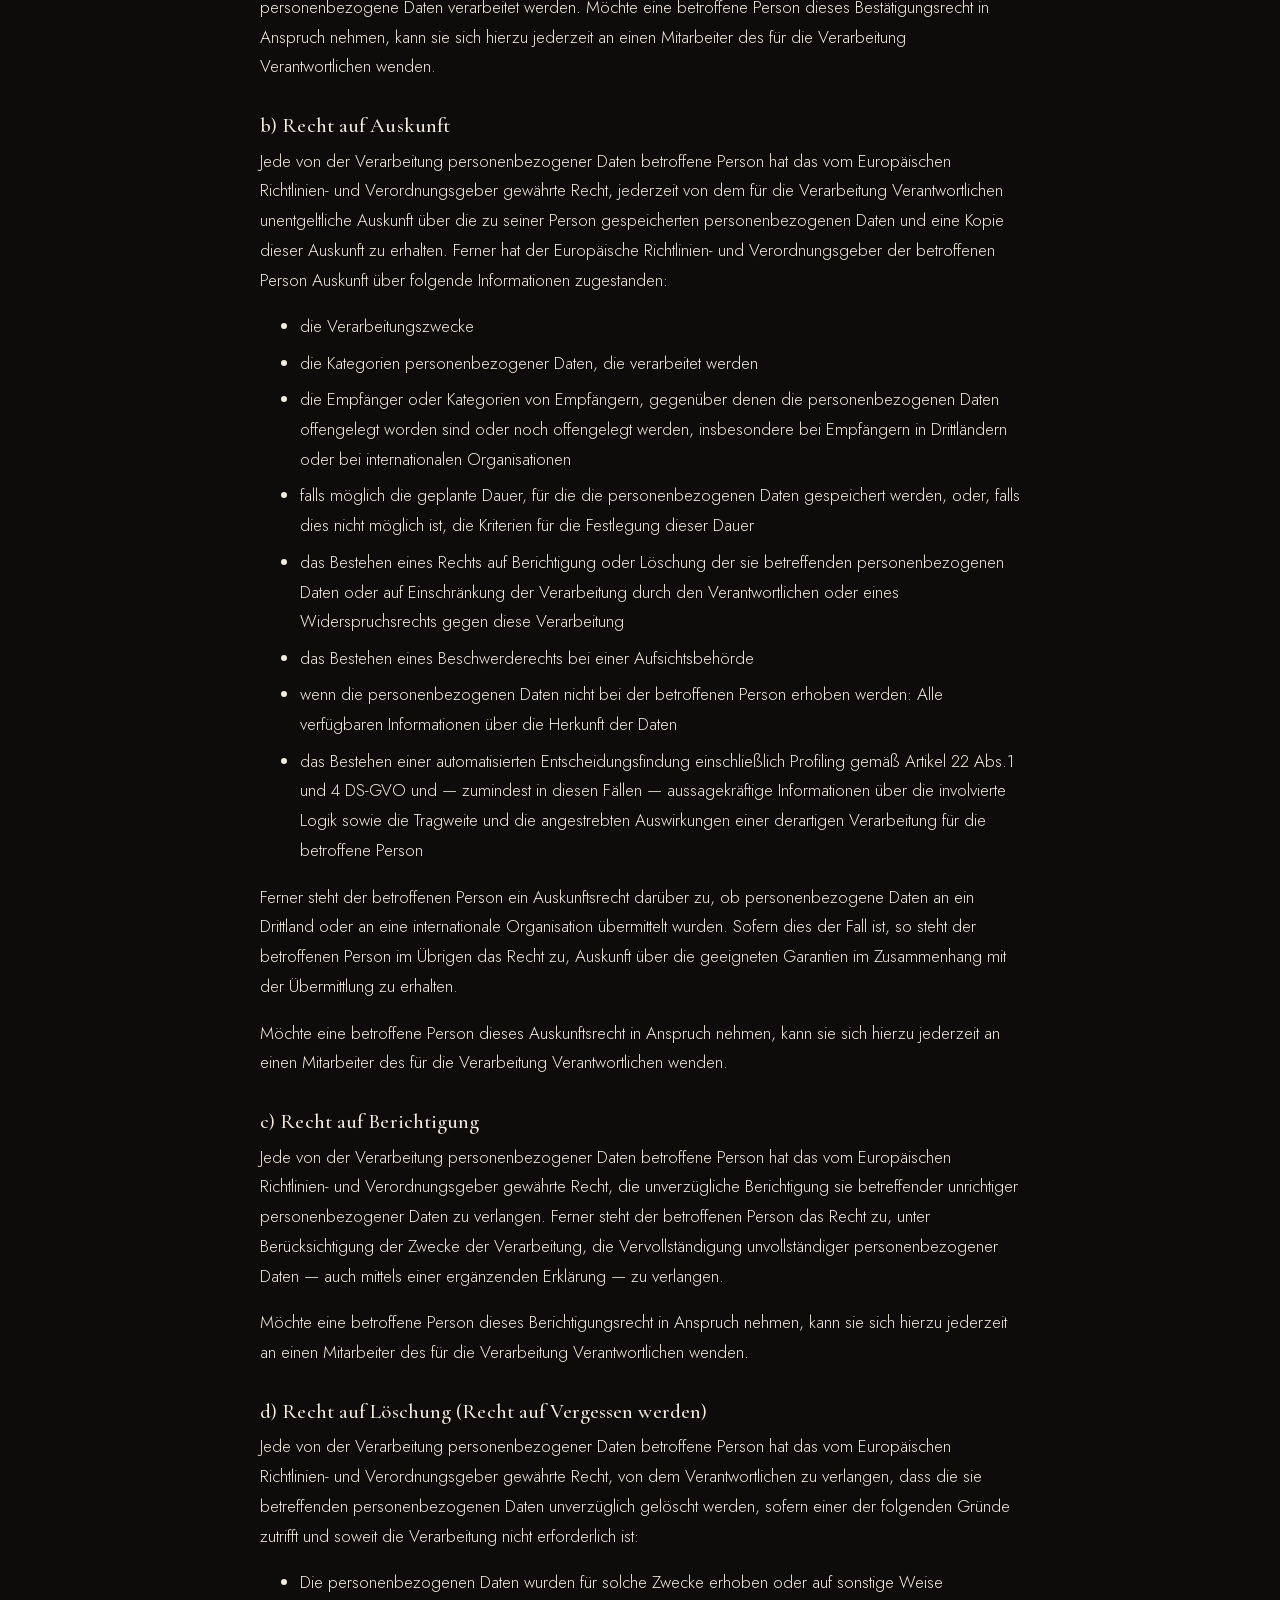
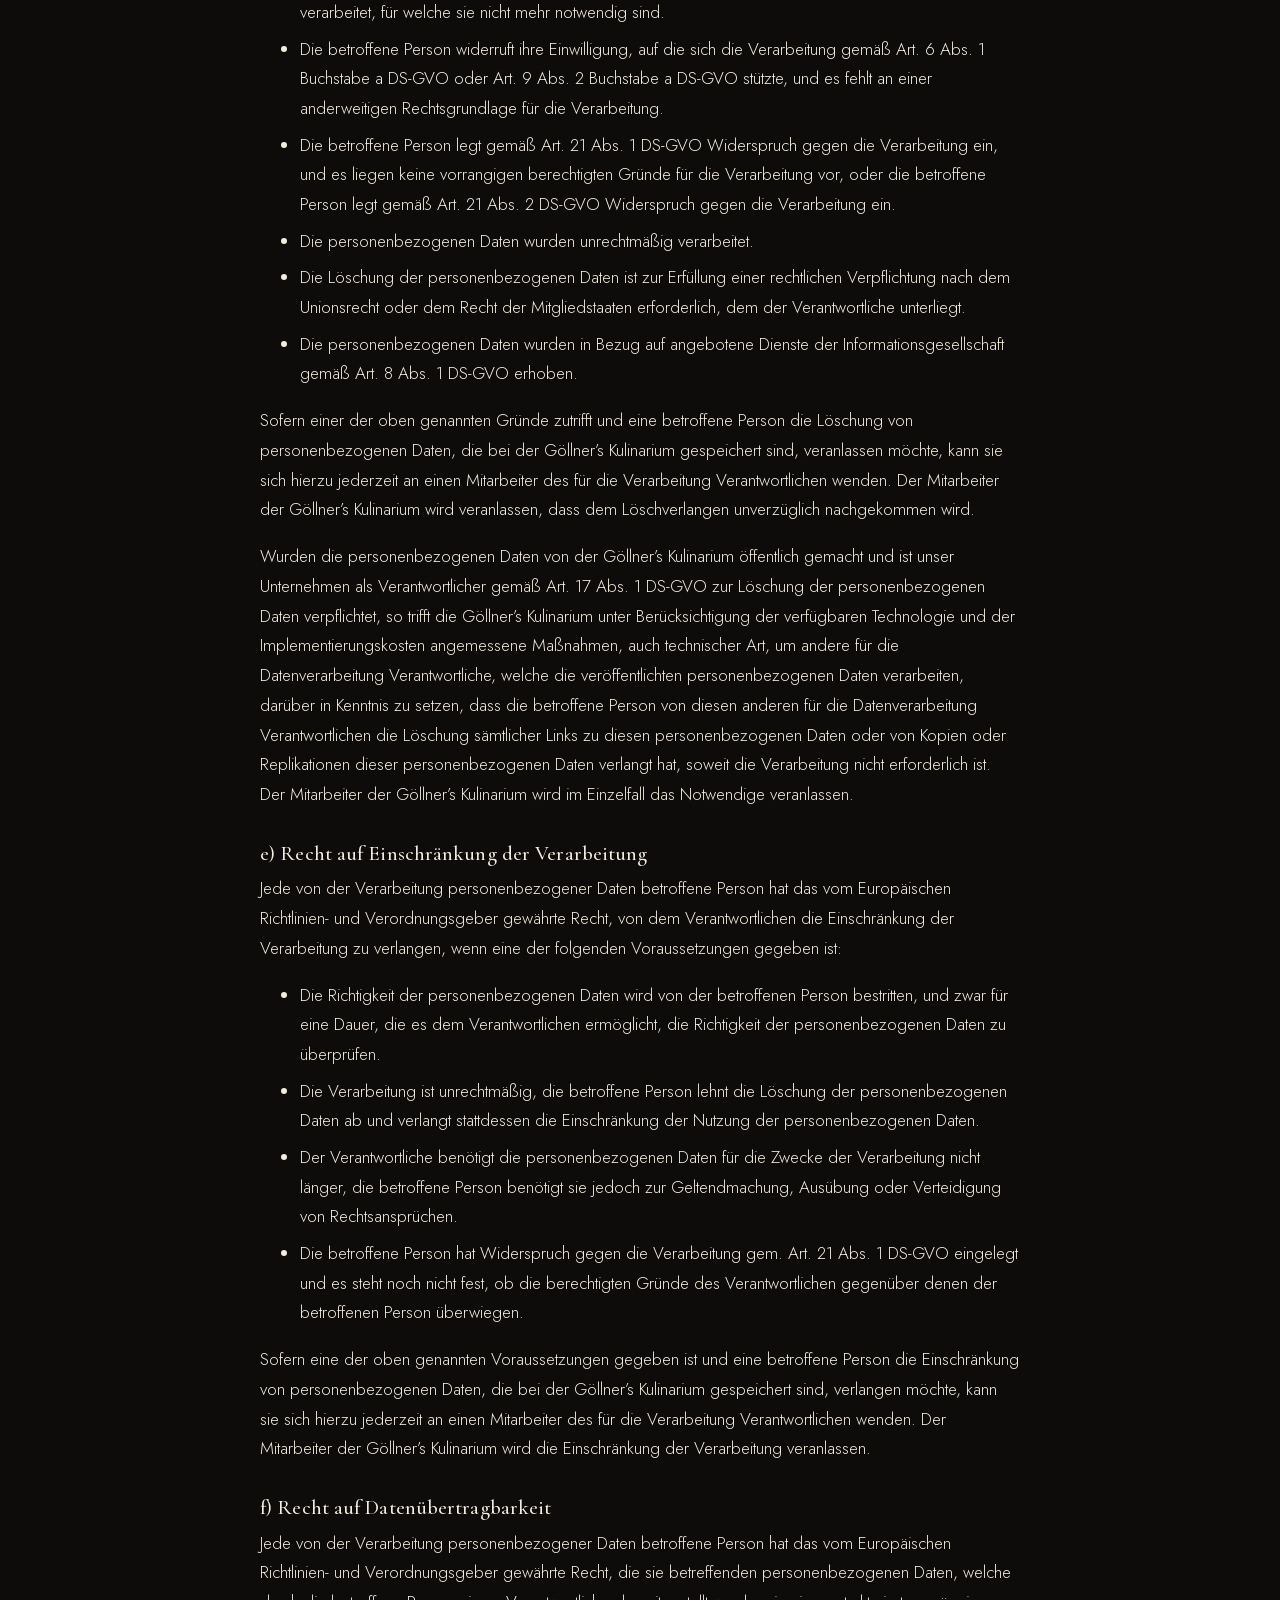
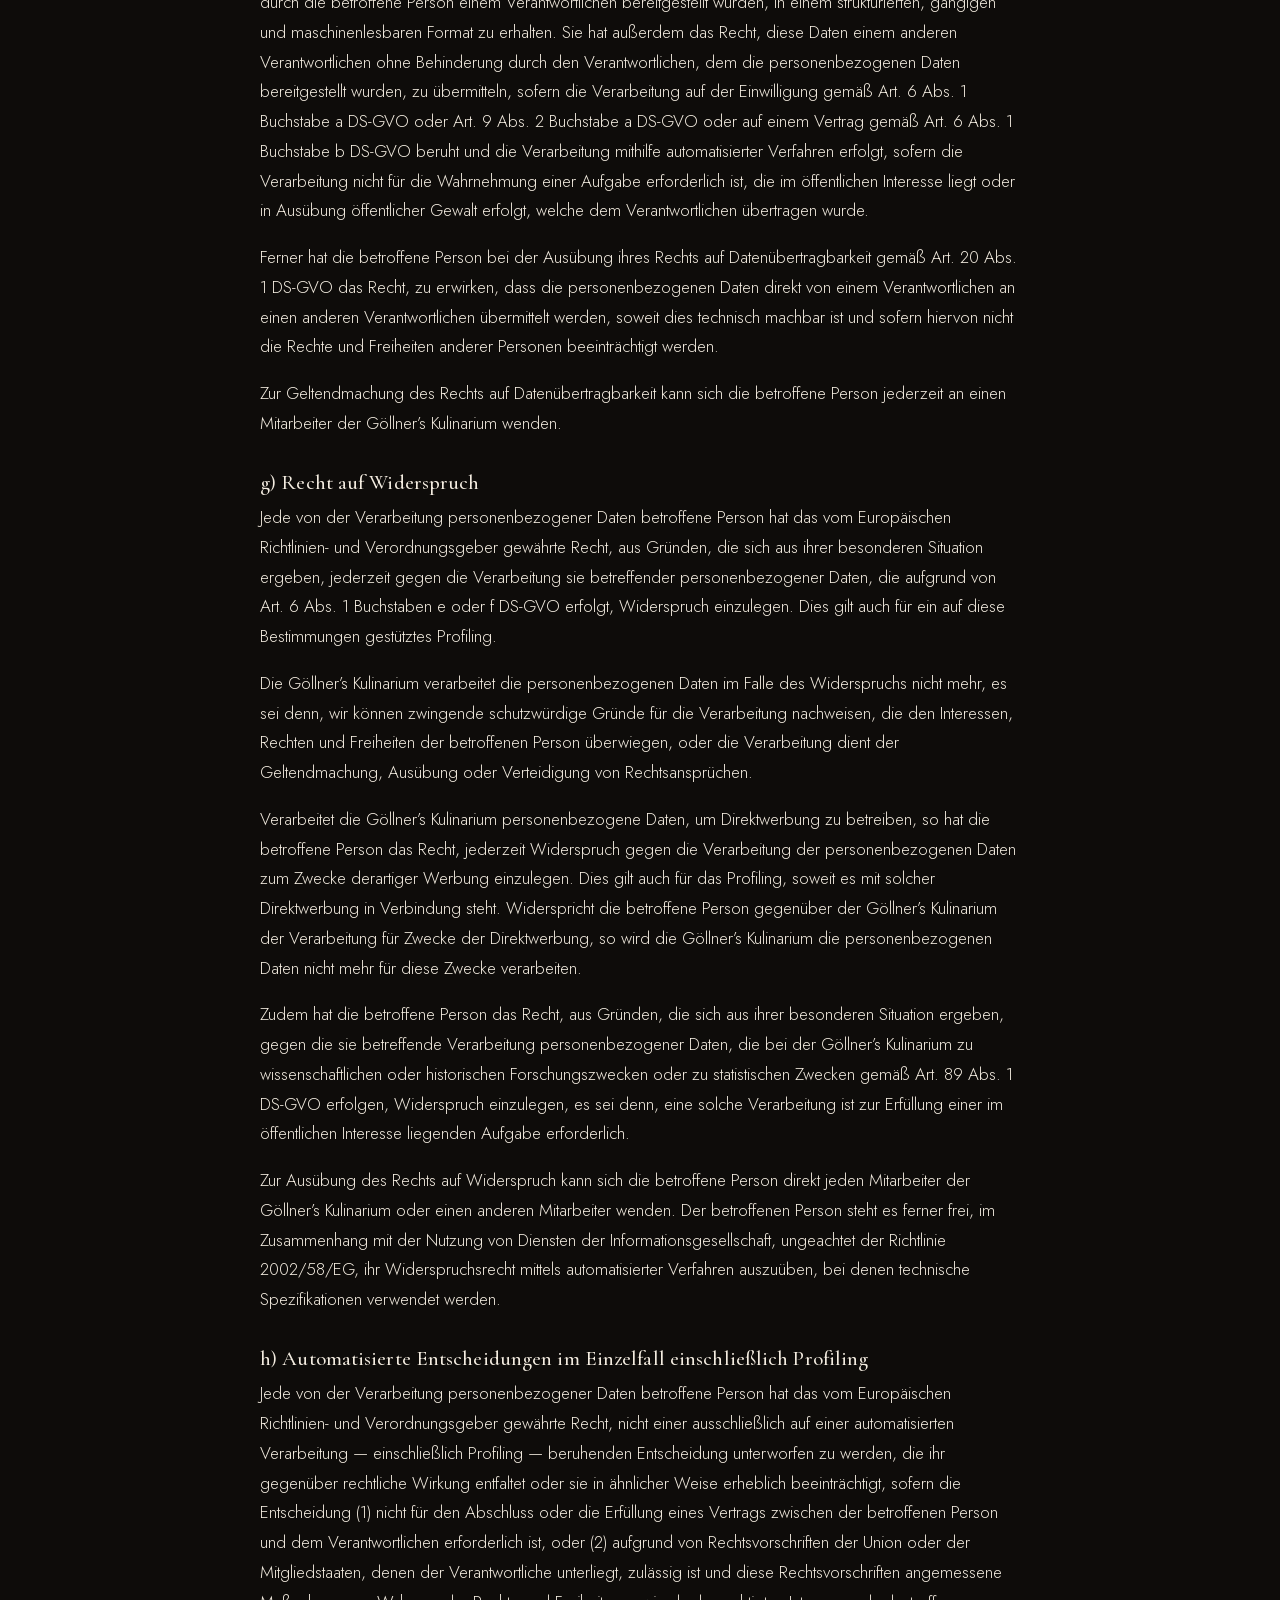
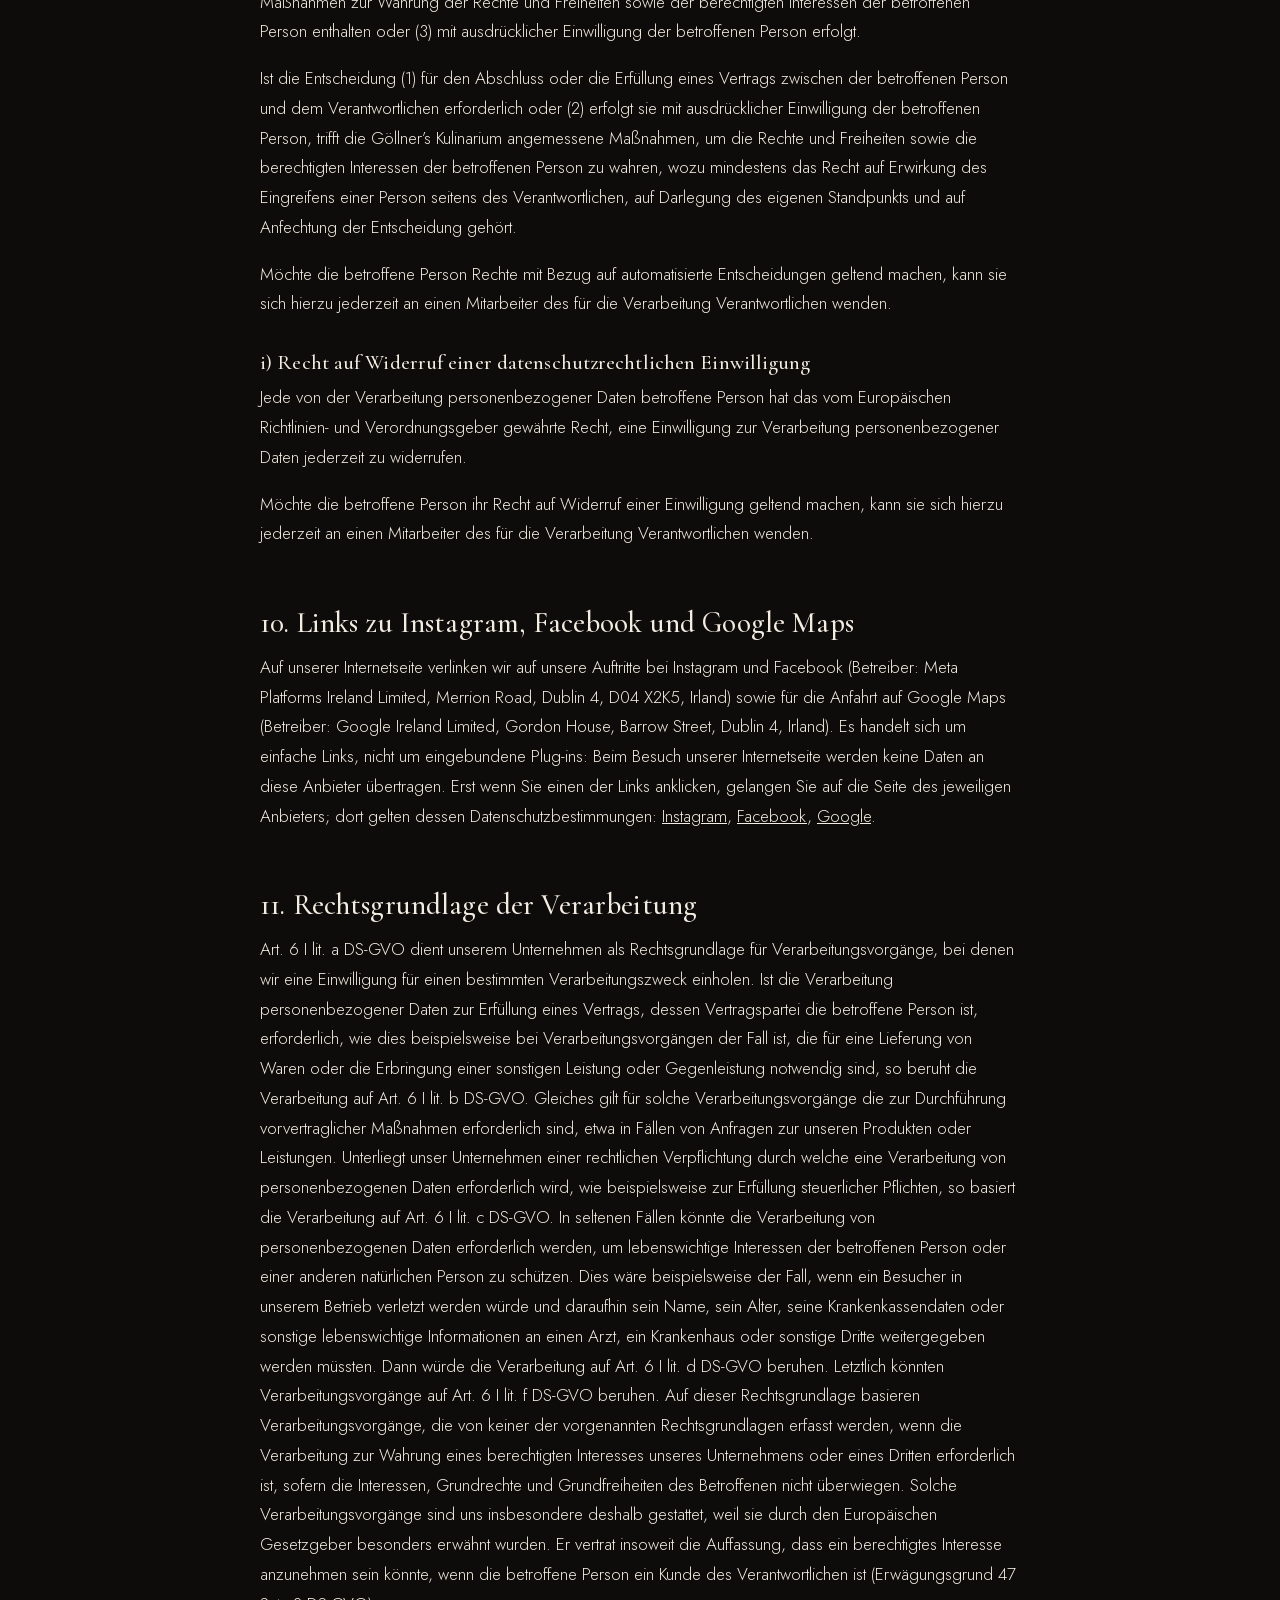
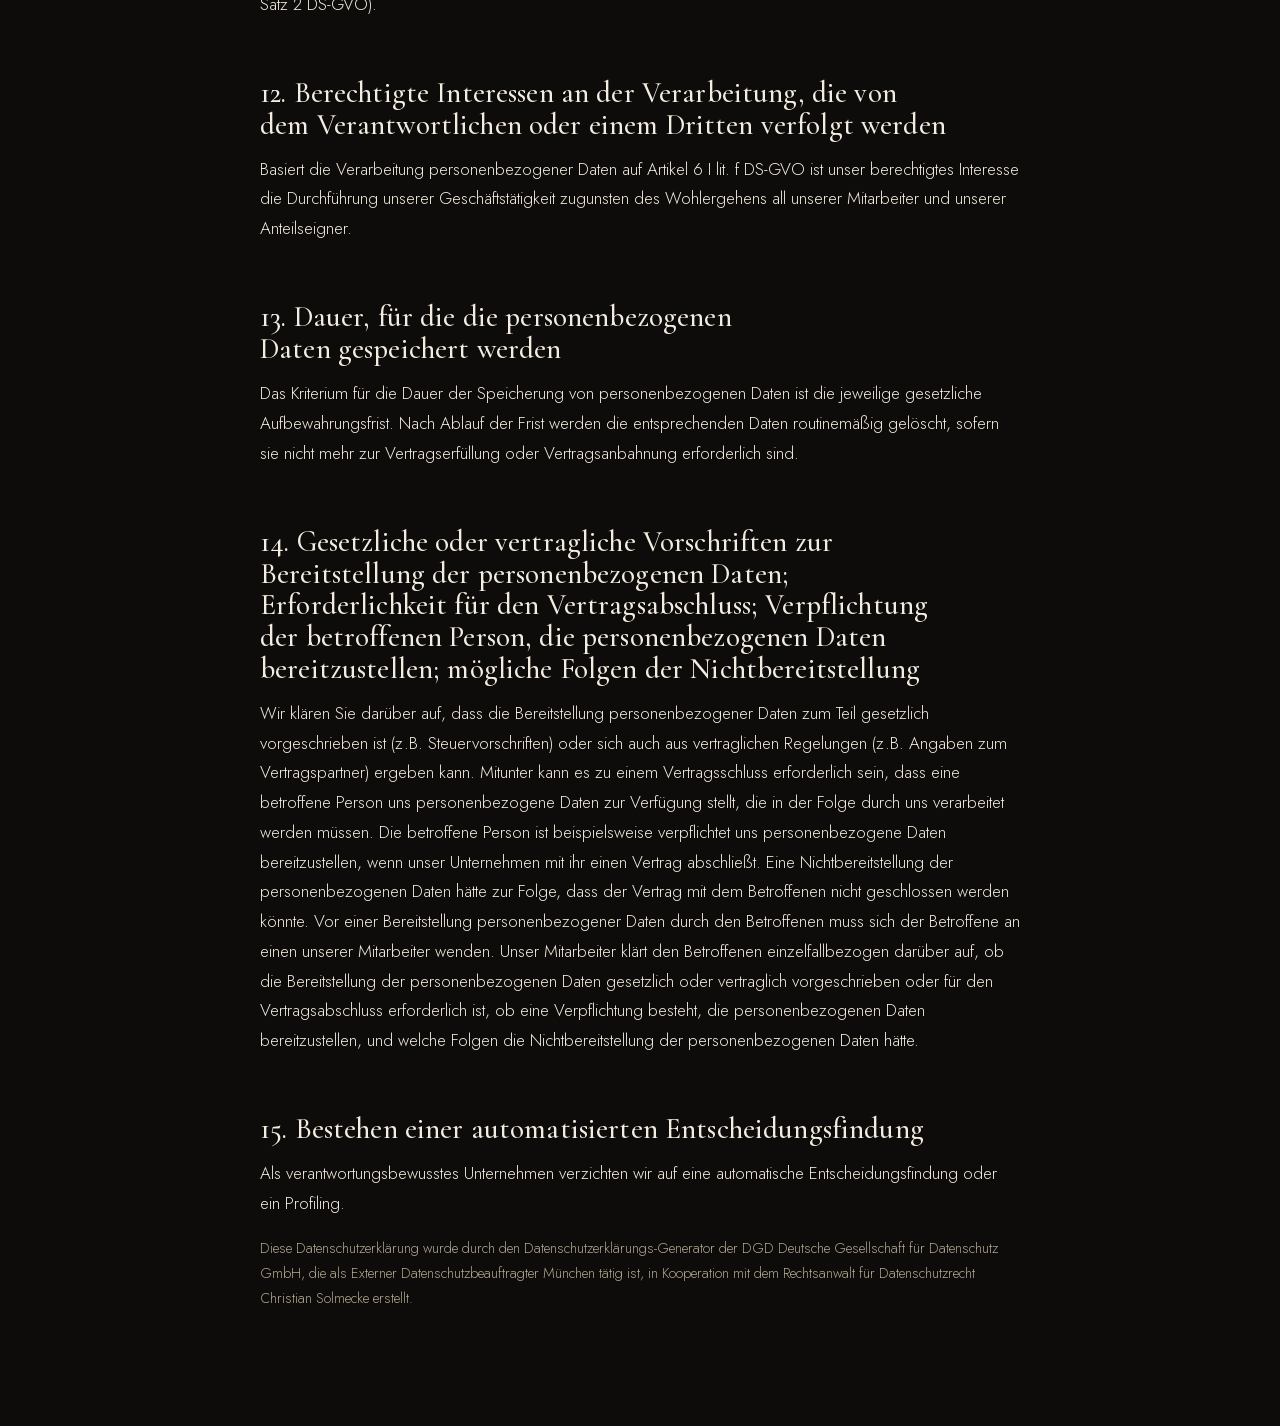
==== commit b9ce4656: "Add privacy policy, owner's texts and photos, Sunday evening hours - Datenschutz: the owner's text, " ====
--- a/datenschutz.html
+++ b/datenschutz.html
@@ -7,7 +7,7 @@
   <meta name="robots" content="noindex">
   <link rel="icon" href="assets/img/logo.png">
   <link rel="stylesheet" href="assets/css/fonts.css?v=3">
-  <link rel="stylesheet" href="assets/css/style.css?v=3">
+  <link rel="stylesheet" href="assets/css/style.css?v=9">
 </head>
 <body>
   <header class="site-header scrolled">
@@ -19,7 +19,140 @@
   <main class="wrap legal-page">
     <p class="eyebrow">Rechtliches</p>
     <h1>Datenschutzerklärung</h1>
-    <p class="placeholder">Bitte ergänzen: Datenschutzerklärung des Betreibers (z. B. aus einem Generator wie dem von eRecht24 erstellen). Hinweis für die Erstellung: Diese Website setzt keine Cookies, nutzt kein Tracking und lädt Schriftarten und Bilder ausschließlich vom eigenen Server. Gehostet wird sie bei einem Hosting-Anbieter, der Server-Logfiles (IP-Adresse, Zeitpunkt) verarbeitet. Das Reservierungsformular übermittelt Name, E-Mail-Adresse, Datum, Uhrzeit, Personenzahl und Anmerkung über den Dienst Web3Forms per E-Mail an das Restaurant; die Daten werden nur zur Bearbeitung der Reservierung verwendet.</p>
+
+    <p>Wir freuen uns sehr über Ihr Interesse an unserem Unternehmen. Datenschutz hat einen besonders hohen Stellenwert für die Geschäftsleitung des Göllner’s Kulinarium. Eine Nutzung der Internetseiten von Göllner’s Kulinarium ist grundsätzlich ohne jede Angabe personenbezogener Daten möglich. Sofern eine betroffene Person besondere Services unseres Unternehmens über unsere Internetseite in Anspruch nehmen möchte, könnte jedoch eine Verarbeitung personenbezogener Daten erforderlich werden. Ist die Verarbeitung personenbezogener Daten erforderlich und besteht für eine solche Verarbeitung keine gesetzliche Grundlage, holen wir generell eine Einwilligung der betroffenen Person ein.</p>
+    <p>Die Verarbeitung personenbezogener Daten, beispielsweise des Namens, der Anschrift, E-Mail-Adresse oder Telefonnummer einer betroffenen Person, erfolgt stets im Einklang mit der Datenschutz-Grundverordnung und in Übereinstimmung mit den für die Göllner’s Kulinarium geltenden landesspezifischen Datenschutzbestimmungen. Mittels dieser Datenschutzerklärung möchte unser Unternehmen die Öffentlichkeit über Art, Umfang und Zweck der von uns erhobenen, genutzten und verarbeiteten personenbezogenen Daten informieren. Ferner werden betroffene Personen mittels dieser Datenschutzerklärung über die ihnen zustehenden Rechte aufgeklärt.</p>
+    <p>Das Göllner’s Kulinarium hat als für die Verarbeitung Verantwortlicher zahlreiche technische und organisatorische Maßnahmen umgesetzt, um einen möglichst lückenlosen Schutz der über diese Internetseite verarbeiteten personenbezogenen Daten sicherzustellen. Dennoch können Internetbasierte Datenübertragungen grundsätzlich Sicherheitslücken aufweisen, sodass ein absoluter Schutz nicht gewährleistet werden kann. Aus diesem Grund steht es jeder betroffenen Person frei, personenbezogene Daten auch auf alternativen Wegen, beispielsweise telefonisch, an uns zu übermitteln.</p>
+
+    <h2>1. Begriffsbestimmungen</h2>
+    <p>Die Datenschutzerklärung von Göllner’s Kulinarium beruht auf den Begrifflichkeiten, die durch den Europäischen Richtlinien- und Verordnungsgeber beim Erlass der Datenschutz-Grundverordnung (DS-GVO) verwendet wurden. Unsere Datenschutzerklärung soll sowohl für die Öffentlichkeit als auch für unsere Kunden und Geschäftspartner einfach lesbar und verständlich sein. Um dies zu gewährleisten, möchten wir vorab die verwendeten Begrifflichkeiten erläutern.</p>
+    <p>Wir verwenden in dieser Datenschutzerklärung unter anderem die folgenden Begriffe:</p>
+    <h3>a) personenbezogene Daten</h3>
+    <p>Personenbezogene Daten sind alle Informationen, die sich auf eine identifizierte oder identifizierbare natürliche Person (im Folgenden „betroffene Person“) beziehen. Als identifizierbar wird eine natürliche Person angesehen, die direkt oder indirekt, insbesondere mittels Zuordnung zu einer Kennung wie einem Namen, zu einer Kennnummer, zu Standortdaten, zu einer Online-Kennung oder zu einem oder mehreren besonderen Merkmalen, die Ausdruck der physischen, physiologischen, genetischen, psychischen, wirtschaftlichen, kulturellen oder sozialen Identität dieser natürlichen Person sind, identifiziert werden kann.</p>
+    <h3>b) betroffene Person</h3>
+    <p>Betroffene Person ist jede identifizierte oder identifizierbare natürliche Person, deren personenbezogene Daten von dem für die Verarbeitung Verantwortlichen verarbeitet werden.</p>
+    <h3>c) Verarbeitung</h3>
+    <p>Verarbeitung ist jeder mit oder ohne Hilfe automatisierter Verfahren ausgeführte Vorgang oder jede solche Vorgangsreihe im Zusammenhang mit personenbezogenen Daten wie das Erheben, das Erfassen, die Organisation, das Ordnen, die Speicherung, die Anpassung oder Veränderung, das Auslesen, das Abfragen, die Verwendung, die Offenlegung durch Übermittlung, Verbreitung oder eine andere Form der Bereitstellung, den Abgleich oder die Verknüpfung, die Einschränkung, das Löschen oder die Vernichtung.</p>
+    <h3>d) Einschränkung der Verarbeitung</h3>
+    <p>Einschränkung der Verarbeitung ist die Markierung gespeicherter personenbezogener Daten mit dem Ziel, ihre künftige Verarbeitung einzuschränken.</p>
+    <h3>e) Profiling</h3>
+    <p>Profiling ist jede Art der automatisierten Verarbeitung personenbezogener Daten, die darin besteht, dass diese personenbezogenen Daten verwendet werden, um bestimmte persönliche Aspekte, die sich auf eine natürliche Person beziehen, zu bewerten, insbesondere, um Aspekte bezüglich Arbeitsleistung, wirtschaftlicher Lage, Gesundheit, persönlicher Vorlieben, Interessen, Zuverlässigkeit, Verhalten, Aufenthaltsort oder Ortswechsel dieser natürlichen Person zu analysieren oder vorherzusagen.</p>
+    <h3>f) Pseudonymisierung</h3>
+    <p>Pseudonymisierung ist die Verarbeitung personenbezogener Daten in einer Weise, auf welche die personenbezogenen Daten ohne Hinzuziehung zusätzlicher Informationen nicht mehr einer spezifischen betroffenen Person zugeordnet werden können, sofern diese zusätzlichen Informationen gesondert aufbewahrt werden und technischen und organisatorischen Maßnahmen unterliegen, die gewährleisten, dass die personenbezogenen Daten nicht einer identifizierten oder identifizierbaren natürlichen Person zugewiesen werden.</p>
+    <h3>g) Verantwortlicher oder für die Verarbeitung Verantwortlicher</h3>
+    <p>Verantwortlicher oder für die Verarbeitung Verantwortlicher ist die natürliche oder juristische Person, Behörde, Einrichtung oder andere Stelle, die allein oder gemeinsam mit anderen über die Zwecke und Mittel der Verarbeitung von personenbezogenen Daten entscheidet. Sind die Zwecke und Mittel dieser Verarbeitung durch das Unionsrecht oder das Recht der Mitgliedstaaten vorgegeben, so kann der Verantwortliche beziehungsweise können die bestimmten Kriterien seiner Benennung nach dem Unionsrecht oder dem Recht der Mitgliedstaaten vorgesehen werden.</p>
+    <h3>h) Auftragsverarbeiter</h3>
+    <p>Auftragsverarbeiter ist eine natürliche oder juristische Person, Behörde, Einrichtung oder andere Stelle, die personenbezogene Daten im Auftrag des Verantwortlichen verarbeitet.</p>
+    <h3>i) Empfänger</h3>
+    <p>Empfänger ist eine natürliche oder juristische Person, Behörde, Einrichtung oder andere Stelle, der personenbezogene Daten offengelegt werden, unabhängig davon, ob es sich bei ihr um einen Dritten handelt oder nicht. Behörden, die im Rahmen eines bestimmten Untersuchungsauftrags nach dem Unionsrecht oder dem Recht der Mitgliedstaaten möglicherweise personenbezogene Daten erhalten, gelten jedoch nicht als Empfänger.</p>
+    <h3>j) Dritter</h3>
+    <p>Dritter ist eine natürliche oder juristische Person, Behörde, Einrichtung oder andere Stelle außer der betroffenen Person, dem Verantwortlichen, dem Auftragsverarbeiter und den Personen, die unter der unmittelbaren Verantwortung des Verantwortlichen oder des Auftragsverarbeiters befugt sind, die personenbezogenen Daten zu verarbeiten.</p>
+    <h3>k) Einwilligung</h3>
+    <p>Einwilligung ist jede von der betroffenen Person freiwillig für den bestimmten Fall in informierter Weise und unmissverständlich abgegebene Willensbekundung in Form einer Erklärung oder einer sonstigen eindeutigen bestätigenden Handlung, mit der die betroffene Person zu verstehen gibt, dass sie mit der Verarbeitung der sie betreffenden personenbezogenen Daten einverstanden ist.</p>
+
+    <h2>2. Name und Anschrift des für die Verarbeitung Verantwortlichen</h2>
+    <p>Verantwortlicher im Sinne der Datenschutz-Grundverordnung, sonstiger in den Mitgliedstaaten der Europäischen Union geltenden Datenschutzgesetze und anderer Bestimmungen mit datenschutzrechtlichem Charakter ist die:</p>
+    <p>Göllner’s Kulinarium<br>Rheinstraße 2<br>65474 Bischofsheim<br>Deutschland<br>E-Mail: info@goellnerskulinarium.de<br>Website: <a href="https://goellnerskulinarium.de">www.goellnerskulinarium.de</a></p>
+
+    <h2>3. Cookies</h2>
+    <p>Die Internetseite von Göllner’s Kulinarium verwendet keine Cookies und keine Analyse- oder Tracking-Dienste. Schriftarten und Bilder werden ausschließlich vom eigenen Webserver geladen.</p>
+
+    <h2>4. Erfassung von allgemeinen Daten und Informationen</h2>
+    <p>Die Internetseite von Göllner’s Kulinarium erfasst mit jedem Aufruf der Internetseite durch eine betroffene Person oder ein automatisiertes System eine Reihe von allgemeinen Daten und Informationen. Diese allgemeinen Daten und Informationen werden in den Logfiles des Servers gespeichert. Erfasst werden können die (1) verwendeten Browsertypen und Versionen, (2) das vom zugreifenden System verwendete Betriebssystem, (3) die Internetseite, von welcher ein zugreifendes System auf unsere Internetseite gelangt (sogenannte Referrer), (4) die Unterwebseiten, welche über ein zugreifendes System auf unserer Internetseite angesteuert werden, (5) das Datum und die Uhrzeit eines Zugriffs auf die Internetseite, (6) eine Internet-Protokoll-Adresse (IP-Adresse), (7) der Internet-Service-Provider des zugreifenden Systems und (8) sonstige ähnliche Daten und Informationen, die der Gefahrenabwehr im Falle von Angriffen auf unsere informationstechnologischen Systeme dienen.</p>
+    <p>Bei der Nutzung dieser allgemeinen Daten und Informationen zieht die Göllner’s Kulinarium keine Rückschlüsse auf die betroffene Person. Diese Informationen werden vielmehr benötigt, um (1) die Inhalte unserer Internetseite korrekt auszuliefern, (2) die Inhalte unserer Internetseite sowie die Werbung für diese zu optimieren, (3) die dauerhafte Funktionsfähigkeit unserer informationstechnologischen Systeme und der Technik unserer Internetseite zu gewährleisten sowie (4) um Strafverfolgungsbehörden im Falle eines Cyberangriffes die zur Strafverfolgung notwendigen Informationen bereitzustellen. Diese anonym erhobenen Daten und Informationen werden durch die Göllner’s Kulinarium daher einerseits statistisch und ferner mit dem Ziel ausgewertet, den Datenschutz und die Datensicherheit in unserem Unternehmen zu erhöhen, um letztlich ein optimales Schutzniveau für die von uns verarbeiteten personenbezogenen Daten sicherzustellen. Die anonymen Daten der Server-Logfiles werden getrennt von allen durch eine betroffene Person angegebenen personenbezogenen Daten gespeichert.</p>
+
+    <h2>5. Hosting</h2>
+    <p>Diese Internetseite wird bei GitHub Pages gehostet, einem Dienst der GitHub, Inc., 88 Colin P. Kelly Jr. Street, San Francisco, CA 94107, USA. Beim Aufruf der Internetseite verarbeitet GitHub die unter Ziffer 4 genannten Daten, insbesondere die IP-Adresse, um die Internetseite auszuliefern und die Sicherheit des Dienstes zu gewährleisten. Dabei kann eine Übermittlung personenbezogener Daten in die USA stattfinden. Rechtsgrundlage ist Art. 6 Abs. 1 lit. f DS-GVO; unser berechtigtes Interesse liegt in einer sicheren und zuverlässigen Bereitstellung unserer Internetseite. Weitere Informationen enthält die Datenschutzerklärung von GitHub: <a href="https://docs.github.com/de/site-policy/privacy-policies/github-general-privacy-statement" target="_blank" rel="noopener">docs.github.com/de/site-policy/privacy-policies/github-general-privacy-statement</a>.</p>
+
+    <h2>6. Kontaktmöglichkeit über die Internetseite</h2>
+    <p>Die Internetseite von Göllner’s Kulinarium enthält aufgrund von gesetzlichen Vorschriften Angaben, die eine schnelle elektronische Kontaktaufnahme zu unserem Unternehmen sowie eine unmittelbare Kommunikation mit uns ermöglichen, was ebenfalls eine allgemeine Adresse der sogenannten elektronischen Post (E-Mail-Adresse) umfasst. Sofern eine betroffene Person per E-Mail den Kontakt mit dem für die Verarbeitung Verantwortlichen aufnimmt, werden die von der betroffenen Person übermittelten personenbezogenen Daten automatisch gespeichert. Solche auf freiwilliger Basis von einer betroffenen Person an den für die Verarbeitung Verantwortlichen übermittelten personenbezogenen Daten werden für Zwecke der Bearbeitung oder der Kontaktaufnahme zur betroffenen Person gespeichert. Es erfolgt keine Weitergabe dieser personenbezogenen Daten an Dritte.</p>
+
+    <h2>7. Reservierungsanfragen über das Formular</h2>
+    <p>Über das Reservierungsformular auf unserer Internetseite können Sie eine Tischreservierung anfragen. Dabei werden Datum, Uhrzeit und Personenzahl sowie Ihr Name, Ihre E-Mail-Adresse und gegebenenfalls Ihre Anmerkung übermittelt. Wir verwenden diese Angaben ausschließlich zur Bearbeitung Ihrer Reservierungsanfrage. Rechtsgrundlage ist Art. 6 Abs. 1 lit. b DS-GVO (Durchführung vorvertraglicher Maßnahmen).</p>
+    <p>Für die Übermittlung nutzen wir den Dienst Web3Forms (Web3Creative, Indien), der Ihre Anfrage als E-Mail an uns weiterleitet. Web3Forms verarbeitet die Daten als Auftragsverarbeiter in unserem Auftrag, unter anderem auf Servern von Amazon Web Services, Cloudflare und Hetzner. Zum Schutz vor Spam können Ihre IP-Adresse und Ihre E-Mail-Adresse an die Spamschutzdienste CleanTalk und Akismet übermittelt werden. Übermittlungen in Länder außerhalb der Europäischen Union erfolgen auf Grundlage der EU-Standardvertragsklauseln. Web3Forms speichert die Anfragen höchstens drei Jahre. Weitere Informationen: <a href="https://web3forms.com/privacy" target="_blank" rel="noopener">web3forms.com/privacy</a>.</p>
+
+    <h2>8. Routinemäßige Löschung und Sperrung von personenbezogenen Daten</h2>
+    <p>Der für die Verarbeitung Verantwortliche verarbeitet und speichert personenbezogene Daten der betroffenen Person nur für den Zeitraum, der zur Erreichung des Speicherungszwecks erforderlich ist oder sofern dies durch den Europäischen Richtlinien- und Verordnungsgeber oder einen anderen Gesetzgeber in Gesetzen oder Vorschriften, welchen der für die Verarbeitung Verantwortliche unterliegt, vorgesehen wurde.</p>
+    <p>Entfällt der Speicherungszweck oder läuft eine vom Europäischen Richtlinien- und Verordnungsgeber oder einem anderen zuständigen Gesetzgeber vorgeschriebene Speicherfrist ab, werden die personenbezogenen Daten routinemäßig und entsprechend den gesetzlichen Vorschriften gesperrt oder gelöscht.</p>
+
+    <h2>9. Rechte der betroffenen Person</h2>
+    <h3>a) Recht auf Bestätigung</h3>
+    <p>Jede betroffene Person hat das vom Europäischen Richtlinien- und Verordnungsgeber eingeräumte Recht, von dem für die Verarbeitung Verantwortlichen eine Bestätigung darüber zu verlangen, ob sie betreffende personenbezogene Daten verarbeitet werden. Möchte eine betroffene Person dieses Bestätigungsrecht in Anspruch nehmen, kann sie sich hierzu jederzeit an einen Mitarbeiter des für die Verarbeitung Verantwortlichen wenden.</p>
+    <h3>b) Recht auf Auskunft</h3>
+    <p>Jede von der Verarbeitung personenbezogener Daten betroffene Person hat das vom Europäischen Richtlinien- und Verordnungsgeber gewährte Recht, jederzeit von dem für die Verarbeitung Verantwortlichen unentgeltliche Auskunft über die zu seiner Person gespeicherten personenbezogenen Daten und eine Kopie dieser Auskunft zu erhalten. Ferner hat der Europäische Richtlinien- und Verordnungsgeber der betroffenen Person Auskunft über folgende Informationen zugestanden:</p>
+    <ul>
+      <li>die Verarbeitungszwecke</li>
+      <li>die Kategorien personenbezogener Daten, die verarbeitet werden</li>
+      <li>die Empfänger oder Kategorien von Empfängern, gegenüber denen die personenbezogenen Daten offengelegt worden sind oder noch offengelegt werden, insbesondere bei Empfängern in Drittländern oder bei internationalen Organisationen</li>
+      <li>falls möglich die geplante Dauer, für die die personenbezogenen Daten gespeichert werden, oder, falls dies nicht möglich ist, die Kriterien für die Festlegung dieser Dauer</li>
+      <li>das Bestehen eines Rechts auf Berichtigung oder Löschung der sie betreffenden personenbezogenen Daten oder auf Einschränkung der Verarbeitung durch den Verantwortlichen oder eines Widerspruchsrechts gegen diese Verarbeitung</li>
+      <li>das Bestehen eines Beschwerderechts bei einer Aufsichtsbehörde</li>
+      <li>wenn die personenbezogenen Daten nicht bei der betroffenen Person erhoben werden: Alle verfügbaren Informationen über die Herkunft der Daten</li>
+      <li>das Bestehen einer automatisierten Entscheidungsfindung einschließlich Profiling gemäß Artikel 22 Abs.1 und 4 DS-GVO und — zumindest in diesen Fällen — aussagekräftige Informationen über die involvierte Logik sowie die Tragweite und die angestrebten Auswirkungen einer derartigen Verarbeitung für die betroffene Person</li>
+    </ul>
+    <p>Ferner steht der betroffenen Person ein Auskunftsrecht darüber zu, ob personenbezogene Daten an ein Drittland oder an eine internationale Organisation übermittelt wurden. Sofern dies der Fall ist, so steht der betroffenen Person im Übrigen das Recht zu, Auskunft über die geeigneten Garantien im Zusammenhang mit der Übermittlung zu erhalten.</p>
+    <p>Möchte eine betroffene Person dieses Auskunftsrecht in Anspruch nehmen, kann sie sich hierzu jederzeit an einen Mitarbeiter des für die Verarbeitung Verantwortlichen wenden.</p>
+    <h3>c) Recht auf Berichtigung</h3>
+    <p>Jede von der Verarbeitung personenbezogener Daten betroffene Person hat das vom Europäischen Richtlinien- und Verordnungsgeber gewährte Recht, die unverzügliche Berichtigung sie betreffender unrichtiger personenbezogener Daten zu verlangen. Ferner steht der betroffenen Person das Recht zu, unter Berücksichtigung der Zwecke der Verarbeitung, die Vervollständigung unvollständiger personenbezogener Daten — auch mittels einer ergänzenden Erklärung — zu verlangen.</p>
+    <p>Möchte eine betroffene Person dieses Berichtigungsrecht in Anspruch nehmen, kann sie sich hierzu jederzeit an einen Mitarbeiter des für die Verarbeitung Verantwortlichen wenden.</p>
+    <h3>d) Recht auf Löschung (Recht auf Vergessen werden)</h3>
+    <p>Jede von der Verarbeitung personenbezogener Daten betroffene Person hat das vom Europäischen Richtlinien- und Verordnungsgeber gewährte Recht, von dem Verantwortlichen zu verlangen, dass die sie betreffenden personenbezogenen Daten unverzüglich gelöscht werden, sofern einer der folgenden Gründe zutrifft und soweit die Verarbeitung nicht erforderlich ist:</p>
+    <ul>
+      <li>Die personenbezogenen Daten wurden für solche Zwecke erhoben oder auf sonstige Weise verarbeitet, für welche sie nicht mehr notwendig sind.</li>
+      <li>Die betroffene Person widerruft ihre Einwilligung, auf die sich die Verarbeitung gemäß Art. 6 Abs. 1 Buchstabe a DS-GVO oder Art. 9 Abs. 2 Buchstabe a DS-GVO stützte, und es fehlt an einer anderweitigen Rechtsgrundlage für die Verarbeitung.</li>
+      <li>Die betroffene Person legt gemäß Art. 21 Abs. 1 DS-GVO Widerspruch gegen die Verarbeitung ein, und es liegen keine vorrangigen berechtigten Gründe für die Verarbeitung vor, oder die betroffene Person legt gemäß Art. 21 Abs. 2 DS-GVO Widerspruch gegen die Verarbeitung ein.</li>
+      <li>Die personenbezogenen Daten wurden unrechtmäßig verarbeitet.</li>
+      <li>Die Löschung der personenbezogenen Daten ist zur Erfüllung einer rechtlichen Verpflichtung nach dem Unionsrecht oder dem Recht der Mitgliedstaaten erforderlich, dem der Verantwortliche unterliegt.</li>
+      <li>Die personenbezogenen Daten wurden in Bezug auf angebotene Dienste der Informationsgesellschaft gemäß Art. 8 Abs. 1 DS-GVO erhoben.</li>
+    </ul>
+    <p>Sofern einer der oben genannten Gründe zutrifft und eine betroffene Person die Löschung von personenbezogenen Daten, die bei der Göllner’s Kulinarium gespeichert sind, veranlassen möchte, kann sie sich hierzu jederzeit an einen Mitarbeiter des für die Verarbeitung Verantwortlichen wenden. Der Mitarbeiter der Göllner’s Kulinarium wird veranlassen, dass dem Löschverlangen unverzüglich nachgekommen wird.</p>
+    <p>Wurden die personenbezogenen Daten von der Göllner’s Kulinarium öffentlich gemacht und ist unser Unternehmen als Verantwortlicher gemäß Art. 17 Abs. 1 DS-GVO zur Löschung der personenbezogenen Daten verpflichtet, so trifft die Göllner’s Kulinarium unter Berücksichtigung der verfügbaren Technologie und der Implementierungskosten angemessene Maßnahmen, auch technischer Art, um andere für die Datenverarbeitung Verantwortliche, welche die veröffentlichten personenbezogenen Daten verarbeiten, darüber in Kenntnis zu setzen, dass die betroffene Person von diesen anderen für die Datenverarbeitung Verantwortlichen die Löschung sämtlicher Links zu diesen personenbezogenen Daten oder von Kopien oder Replikationen dieser personenbezogenen Daten verlangt hat, soweit die Verarbeitung nicht erforderlich ist. Der Mitarbeiter der Göllner’s Kulinarium wird im Einzelfall das Notwendige veranlassen.</p>
+    <h3>e) Recht auf Einschränkung der Verarbeitung</h3>
+    <p>Jede von der Verarbeitung personenbezogener Daten betroffene Person hat das vom Europäischen Richtlinien- und Verordnungsgeber gewährte Recht, von dem Verantwortlichen die Einschränkung der Verarbeitung zu verlangen, wenn eine der folgenden Voraussetzungen gegeben ist:</p>
+    <ul>
+      <li>Die Richtigkeit der personenbezogenen Daten wird von der betroffenen Person bestritten, und zwar für eine Dauer, die es dem Verantwortlichen ermöglicht, die Richtigkeit der personenbezogenen Daten zu überprüfen.</li>
+      <li>Die Verarbeitung ist unrechtmäßig, die betroffene Person lehnt die Löschung der personenbezogenen Daten ab und verlangt stattdessen die Einschränkung der Nutzung der personenbezogenen Daten.</li>
+      <li>Der Verantwortliche benötigt die personenbezogenen Daten für die Zwecke der Verarbeitung nicht länger, die betroffene Person benötigt sie jedoch zur Geltendmachung, Ausübung oder Verteidigung von Rechtsansprüchen.</li>
+      <li>Die betroffene Person hat Widerspruch gegen die Verarbeitung gem. Art. 21 Abs. 1 DS-GVO eingelegt und es steht noch nicht fest, ob die berechtigten Gründe des Verantwortlichen gegenüber denen der betroffenen Person überwiegen.</li>
+    </ul>
+    <p>Sofern eine der oben genannten Voraussetzungen gegeben ist und eine betroffene Person die Einschränkung von personenbezogenen Daten, die bei der Göllner’s Kulinarium gespeichert sind, verlangen möchte, kann sie sich hierzu jederzeit an einen Mitarbeiter des für die Verarbeitung Verantwortlichen wenden. Der Mitarbeiter der Göllner’s Kulinarium wird die Einschränkung der Verarbeitung veranlassen.</p>
+    <h3>f) Recht auf Datenübertragbarkeit</h3>
+    <p>Jede von der Verarbeitung personenbezogener Daten betroffene Person hat das vom Europäischen Richtlinien- und Verordnungsgeber gewährte Recht, die sie betreffenden personenbezogenen Daten, welche durch die betroffene Person einem Verantwortlichen bereitgestellt wurden, in einem strukturierten, gängigen und maschinenlesbaren Format zu erhalten. Sie hat außerdem das Recht, diese Daten einem anderen Verantwortlichen ohne Behinderung durch den Verantwortlichen, dem die personenbezogenen Daten bereitgestellt wurden, zu übermitteln, sofern die Verarbeitung auf der Einwilligung gemäß Art. 6 Abs. 1 Buchstabe a DS-GVO oder Art. 9 Abs. 2 Buchstabe a DS-GVO oder auf einem Vertrag gemäß Art. 6 Abs. 1 Buchstabe b DS-GVO beruht und die Verarbeitung mithilfe automatisierter Verfahren erfolgt, sofern die Verarbeitung nicht für die Wahrnehmung einer Aufgabe erforderlich ist, die im öffentlichen Interesse liegt oder in Ausübung öffentlicher Gewalt erfolgt, welche dem Verantwortlichen übertragen wurde.</p>
+    <p>Ferner hat die betroffene Person bei der Ausübung ihres Rechts auf Datenübertragbarkeit gemäß Art. 20 Abs. 1 DS-GVO das Recht, zu erwirken, dass die personenbezogenen Daten direkt von einem Verantwortlichen an einen anderen Verantwortlichen übermittelt werden, soweit dies technisch machbar ist und sofern hiervon nicht die Rechte und Freiheiten anderer Personen beeinträchtigt werden.</p>
+    <p>Zur Geltendmachung des Rechts auf Datenübertragbarkeit kann sich die betroffene Person jederzeit an einen Mitarbeiter der Göllner’s Kulinarium wenden.</p>
+    <h3>g) Recht auf Widerspruch</h3>
+    <p>Jede von der Verarbeitung personenbezogener Daten betroffene Person hat das vom Europäischen Richtlinien- und Verordnungsgeber gewährte Recht, aus Gründen, die sich aus ihrer besonderen Situation ergeben, jederzeit gegen die Verarbeitung sie betreffender personenbezogener Daten, die aufgrund von Art. 6 Abs. 1 Buchstaben e oder f DS-GVO erfolgt, Widerspruch einzulegen. Dies gilt auch für ein auf diese Bestimmungen gestütztes Profiling.</p>
+    <p>Die Göllner’s Kulinarium verarbeitet die personenbezogenen Daten im Falle des Widerspruchs nicht mehr, es sei denn, wir können zwingende schutzwürdige Gründe für die Verarbeitung nachweisen, die den Interessen, Rechten und Freiheiten der betroffenen Person überwiegen, oder die Verarbeitung dient der Geltendmachung, Ausübung oder Verteidigung von Rechtsansprüchen.</p>
+    <p>Verarbeitet die Göllner’s Kulinarium personenbezogene Daten, um Direktwerbung zu betreiben, so hat die betroffene Person das Recht, jederzeit Widerspruch gegen die Verarbeitung der personenbezogenen Daten zum Zwecke derartiger Werbung einzulegen. Dies gilt auch für das Profiling, soweit es mit solcher Direktwerbung in Verbindung steht. Widerspricht die betroffene Person gegenüber der Göllner’s Kulinarium der Verarbeitung für Zwecke der Direktwerbung, so wird die Göllner’s Kulinarium die personenbezogenen Daten nicht mehr für diese Zwecke verarbeiten.</p>
+    <p>Zudem hat die betroffene Person das Recht, aus Gründen, die sich aus ihrer besonderen Situation ergeben, gegen die sie betreffende Verarbeitung personenbezogener Daten, die bei der Göllner’s Kulinarium zu wissenschaftlichen oder historischen Forschungszwecken oder zu statistischen Zwecken gemäß Art. 89 Abs. 1 DS-GVO erfolgen, Widerspruch einzulegen, es sei denn, eine solche Verarbeitung ist zur Erfüllung einer im öffentlichen Interesse liegenden Aufgabe erforderlich.</p>
+    <p>Zur Ausübung des Rechts auf Widerspruch kann sich die betroffene Person direkt jeden Mitarbeiter der Göllner’s Kulinarium oder einen anderen Mitarbeiter wenden. Der betroffenen Person steht es ferner frei, im Zusammenhang mit der Nutzung von Diensten der Informationsgesellschaft, ungeachtet der Richtlinie 2002/58/EG, ihr Widerspruchsrecht mittels automatisierter Verfahren auszuüben, bei denen technische Spezifikationen verwendet werden.</p>
+    <h3>h) Automatisierte Entscheidungen im Einzelfall einschließlich Profiling</h3>
+    <p>Jede von der Verarbeitung personenbezogener Daten betroffene Person hat das vom Europäischen Richtlinien- und Verordnungsgeber gewährte Recht, nicht einer ausschließlich auf einer automatisierten Verarbeitung — einschließlich Profiling — beruhenden Entscheidung unterworfen zu werden, die ihr gegenüber rechtliche Wirkung entfaltet oder sie in ähnlicher Weise erheblich beeinträchtigt, sofern die Entscheidung (1) nicht für den Abschluss oder die Erfüllung eines Vertrags zwischen der betroffenen Person und dem Verantwortlichen erforderlich ist, oder (2) aufgrund von Rechtsvorschriften der Union oder der Mitgliedstaaten, denen der Verantwortliche unterliegt, zulässig ist und diese Rechtsvorschriften angemessene Maßnahmen zur Wahrung der Rechte und Freiheiten sowie der berechtigten Interessen der betroffenen Person enthalten oder (3) mit ausdrücklicher Einwilligung der betroffenen Person erfolgt.</p>
+    <p>Ist die Entscheidung (1) für den Abschluss oder die Erfüllung eines Vertrags zwischen der betroffenen Person und dem Verantwortlichen erforderlich oder (2) erfolgt sie mit ausdrücklicher Einwilligung der betroffenen Person, trifft die Göllner’s Kulinarium angemessene Maßnahmen, um die Rechte und Freiheiten sowie die berechtigten Interessen der betroffenen Person zu wahren, wozu mindestens das Recht auf Erwirkung des Eingreifens einer Person seitens des Verantwortlichen, auf Darlegung des eigenen Standpunkts und auf Anfechtung der Entscheidung gehört.</p>
+    <p>Möchte die betroffene Person Rechte mit Bezug auf automatisierte Entscheidungen geltend machen, kann sie sich hierzu jederzeit an einen Mitarbeiter des für die Verarbeitung Verantwortlichen wenden.</p>
+    <h3>i) Recht auf Widerruf einer datenschutzrechtlichen Einwilligung</h3>
+    <p>Jede von der Verarbeitung personenbezogener Daten betroffene Person hat das vom Europäischen Richtlinien- und Verordnungsgeber gewährte Recht, eine Einwilligung zur Verarbeitung personenbezogener Daten jederzeit zu widerrufen.</p>
+    <p>Möchte die betroffene Person ihr Recht auf Widerruf einer Einwilligung geltend machen, kann sie sich hierzu jederzeit an einen Mitarbeiter des für die Verarbeitung Verantwortlichen wenden.</p>
+
+    <h2>10. Links zu Instagram, Facebook und Google Maps</h2>
+    <p>Auf unserer Internetseite verlinken wir auf unsere Auftritte bei Instagram und Facebook (Betreiber: Meta Platforms Ireland Limited, Merrion Road, Dublin 4, D04 X2K5, Irland) sowie für die Anfahrt auf Google Maps (Betreiber: Google Ireland Limited, Gordon House, Barrow Street, Dublin 4, Irland). Es handelt sich um einfache Links, nicht um eingebundene Plug-ins: Beim Besuch unserer Internetseite werden keine Daten an diese Anbieter übertragen. Erst wenn Sie einen der Links anklicken, gelangen Sie auf die Seite des jeweiligen Anbieters; dort gelten dessen Datenschutzbestimmungen: <a href="https://privacycenter.instagram.com/policy/" target="_blank" rel="noopener">Instagram</a>, <a href="https://www.facebook.com/privacy/policy/" target="_blank" rel="noopener">Facebook</a>, <a href="https://policies.google.com/privacy" target="_blank" rel="noopener">Google</a>.</p>
+
+    <h2>11. Rechtsgrundlage der Verarbeitung</h2>
+    <p>Art. 6 I lit. a DS-GVO dient unserem Unternehmen als Rechtsgrundlage für Verarbeitungsvorgänge, bei denen wir eine Einwilligung für einen bestimmten Verarbeitungszweck einholen. Ist die Verarbeitung personenbezogener Daten zur Erfüllung eines Vertrags, dessen Vertragspartei die betroffene Person ist, erforderlich, wie dies beispielsweise bei Verarbeitungsvorgängen der Fall ist, die für eine Lieferung von Waren oder die Erbringung einer sonstigen Leistung oder Gegenleistung notwendig sind, so beruht die Verarbeitung auf Art. 6 I lit. b DS-GVO. Gleiches gilt für solche Verarbeitungsvorgänge die zur Durchführung vorvertraglicher Maßnahmen erforderlich sind, etwa in Fällen von Anfragen zur unseren Produkten oder Leistungen. Unterliegt unser Unternehmen einer rechtlichen Verpflichtung durch welche eine Verarbeitung von personenbezogenen Daten erforderlich wird, wie beispielsweise zur Erfüllung steuerlicher Pflichten, so basiert die Verarbeitung auf Art. 6 I lit. c DS-GVO. In seltenen Fällen könnte die Verarbeitung von personenbezogenen Daten erforderlich werden, um lebenswichtige Interessen der betroffenen Person oder einer anderen natürlichen Person zu schützen. Dies wäre beispielsweise der Fall, wenn ein Besucher in unserem Betrieb verletzt werden würde und daraufhin sein Name, sein Alter, seine Krankenkassendaten oder sonstige lebenswichtige Informationen an einen Arzt, ein Krankenhaus oder sonstige Dritte weitergegeben werden müssten. Dann würde die Verarbeitung auf Art. 6 I lit. d DS-GVO beruhen. Letztlich könnten Verarbeitungsvorgänge auf Art. 6 I lit. f DS-GVO beruhen. Auf dieser Rechtsgrundlage basieren Verarbeitungsvorgänge, die von keiner der vorgenannten Rechtsgrundlagen erfasst werden, wenn die Verarbeitung zur Wahrung eines berechtigten Interesses unseres Unternehmens oder eines Dritten erforderlich ist, sofern die Interessen, Grundrechte und Grundfreiheiten des Betroffenen nicht überwiegen. Solche Verarbeitungsvorgänge sind uns insbesondere deshalb gestattet, weil sie durch den Europäischen Gesetzgeber besonders erwähnt wurden. Er vertrat insoweit die Auffassung, dass ein berechtigtes Interesse anzunehmen sein könnte, wenn die betroffene Person ein Kunde des Verantwortlichen ist (Erwägungsgrund 47 Satz 2 DS-GVO).</p>
+
+    <h2>12. Berechtigte Interessen an der Verarbeitung, die von dem Verantwortlichen oder einem Dritten verfolgt werden</h2>
+    <p>Basiert die Verarbeitung personenbezogener Daten auf Artikel 6 I lit. f DS-GVO ist unser berechtigtes Interesse die Durchführung unserer Geschäftstätigkeit zugunsten des Wohlergehens all unserer Mitarbeiter und unserer Anteilseigner.</p>
+
+    <h2>13. Dauer, für die die personenbezogenen Daten gespeichert werden</h2>
+    <p>Das Kriterium für die Dauer der Speicherung von personenbezogenen Daten ist die jeweilige gesetzliche Aufbewahrungsfrist. Nach Ablauf der Frist werden die entsprechenden Daten routinemäßig gelöscht, sofern sie nicht mehr zur Vertragserfüllung oder Vertragsanbahnung erforderlich sind.</p>
+
+    <h2>14. Gesetzliche oder vertragliche Vorschriften zur Bereitstellung der personenbezogenen Daten; Erforderlichkeit für den Vertragsabschluss; Verpflichtung der betroffenen Person, die personenbezogenen Daten bereitzustellen; mögliche Folgen der Nichtbereitstellung</h2>
+    <p>Wir klären Sie darüber auf, dass die Bereitstellung personenbezogener Daten zum Teil gesetzlich vorgeschrieben ist (z.B. Steuervorschriften) oder sich auch aus vertraglichen Regelungen (z.B. Angaben zum Vertragspartner) ergeben kann. Mitunter kann es zu einem Vertragsschluss erforderlich sein, dass eine betroffene Person uns personenbezogene Daten zur Verfügung stellt, die in der Folge durch uns verarbeitet werden müssen. Die betroffene Person ist beispielsweise verpflichtet uns personenbezogene Daten bereitzustellen, wenn unser Unternehmen mit ihr einen Vertrag abschließt. Eine Nichtbereitstellung der personenbezogenen Daten hätte zur Folge, dass der Vertrag mit dem Betroffenen nicht geschlossen werden könnte. Vor einer Bereitstellung personenbezogener Daten durch den Betroffenen muss sich der Betroffene an einen unserer Mitarbeiter wenden. Unser Mitarbeiter klärt den Betroffenen einzelfallbezogen darüber auf, ob die Bereitstellung der personenbezogenen Daten gesetzlich oder vertraglich vorgeschrieben oder für den Vertragsabschluss erforderlich ist, ob eine Verpflichtung besteht, die personenbezogenen Daten bereitzustellen, und welche Folgen die Nichtbereitstellung der personenbezogenen Daten hätte.</p>
+
+    <h2>15. Bestehen einer automatisierten Entscheidungsfindung</h2>
+    <p>Als verantwortungsbewusstes Unternehmen verzichten wir auf eine automatische Entscheidungsfindung oder ein Profiling.</p>
+
+    <p class="muted small">Diese Datenschutzerklärung wurde durch den Datenschutzerklärungs-Generator der DGD Deutsche Gesellschaft für Datenschutz GmbH, die als Externer Datenschutzbeauftragter München tätig ist, in Kooperation mit dem Rechtsanwalt für Datenschutzrecht Christian Solmecke erstellt.</p>
   </main>
 </body>
 </html>
--- a/assets/css/style.css
+++ b/assets/css/style.css
@@ -70,7 +70,7 @@
   border-bottom: 1px solid transparent;
 }
 .site-header.scrolled { background: rgba(14, 12, 10, .86); backdrop-filter: blur(12px); border-color: var(--line); }
-.header-inner { display: flex; align-items: center; justify-content: space-between; height: var(--header-h); }
+.header-inner { display: flex; align-items: center; justify-content: space-between; gap: 24px; height: var(--header-h); }
 
 /* Contact bar above the header; collapses once the page is scrolled */
 .topbar {
@@ -166,6 +166,7 @@
 .dish-line { flex: 1; border-bottom: 1px dotted rgba(214, 178, 94, .35); transform: translateY(-5px); min-width: 20px; }
 .dish-price { font: 500 1.3rem/1 var(--serif); color: var(--gold-2); white-space: nowrap; }
 .dish-desc { margin: 4px 0 0; color: var(--muted); font-size: .97rem; }
+.dish-options { display: flex; flex-wrap: wrap; gap: 2px 20px; margin: 8px 0 0; color: var(--gold-2); font-size: .95rem; }
 .tag { display: inline-block; margin-left: 8px; font: 500 .66rem/1 var(--sans); letter-spacing: .12em; text-transform: uppercase; color: #9fc49d; border: 1px solid rgba(159, 196, 157, .4); padding: 3px 6px; border-radius: 2px; vertical-align: middle; }
 .menu-note { margin-top: 44px; font-size: .9rem; }
 @keyframes fade { from { opacity: 0; transform: translateY(6px); } to { opacity: 1; transform: none; } }
@@ -190,6 +191,7 @@
 .hours th { font: 500 1.25rem/1.2 var(--serif); }
 .hours td { text-align: right; color: #d9cfbd; }
 .hours .closed td { color: var(--muted); font-style: italic; }
+.closures { color: var(--gold-2); margin: 0 0 8px; }
 .hours .today th, .hours .today td { color: var(--gold-2); }
 .hours .today th::after { content: "Heute"; margin-left: 10px; font: 500 .62rem/1 var(--sans); letter-spacing: .14em; text-transform: uppercase; color: #17120a; background: var(--gold-grad); padding: 3px 6px; border-radius: 2px; vertical-align: middle; }
 .contact-card { background: var(--surface); border: 1px solid var(--line); border-radius: var(--radius); padding: clamp(32px, 4vw, 48px); }
@@ -203,6 +205,7 @@
 /* Footer */
 .site-footer { padding: 64px 0 40px; border-top: 1px solid var(--line); text-align: center; }
 .footer-inner { display: flex; flex-direction: column; align-items: center; gap: 18px; }
+.nowrap { white-space: nowrap; }
 .social, .legal { display: flex; gap: 28px; }
 .social a, .legal a { text-decoration: none; font-size: .8rem; letter-spacing: .16em; text-transform: uppercase; color: var(--muted); }
 .social a:hover, .legal a:hover { color: var(--gold-2); }
@@ -219,6 +222,10 @@
 /* Legal pages */
 .legal-page { padding: calc(var(--header-h) + 60px) 0 100px; max-width: 760px; }
 .legal-page h2 { font-size: 1.8rem; margin-top: 2em; }
+.legal-page h3 { font-size: 1.3rem; margin: 1.6em 0 .4em; }
+.legal-page li { margin: .4em 0; }
+.legal-page h1 { hyphens: auto; }
+.legal-page a { overflow-wrap: anywhere; }
 .legal-page .placeholder { border: 1px dashed var(--line); padding: 16px 20px; color: var(--muted); }
 
 /* Reservation dialog */
@@ -231,7 +238,7 @@
 }
 .reserve[open] { display: flex; flex-direction: column; animation: pop .25s ease; }
 .reserve::backdrop { background: rgba(5, 4, 3, .74); backdrop-filter: blur(4px); }
-.reserve-form { display: flex; flex-direction: column; flex: 1; min-height: 0; }
+.reserve-form { display: flex; flex-direction: column; flex: 1 1 auto; min-height: 0; } /* not flex: 1 – Safari collapses it to 0 height */
 .reserve-form[hidden] { display: none; }
 .reserve-head { display: flex; justify-content: space-between; align-items: flex-start; gap: 16px; padding: 28px 32px 4px; }
 .reserve-head h2 { outline: none; margin: 0; font-size: clamp(1.9rem, 4vw, 2.3rem); }
@@ -241,7 +248,7 @@
   border: 1px solid var(--line); background: none; color: var(--ink); font-size: 1.5rem; line-height: 1;
 }
 .reserve-close:hover { border-color: var(--gold); color: var(--gold-2); }
-.reserve-body { flex: 1; min-height: 0; overflow-y: auto; padding: 20px 32px 8px; }
+.reserve-body { flex: 1 1 auto; min-height: 0; overflow-y: auto; padding: 20px 32px 8px; }
 .reserve-foot { padding: 16px 32px 22px; border-top: 1px solid var(--line); }
 .reserve-foot .btn { width: 100%; }
 .reserve-foot .hint { text-align: center; }
@@ -302,7 +309,7 @@
   .cards { grid-template-columns: 1fr; }
   .gallery { grid-template-columns: repeat(2, 1fr); }
 }
-@media (max-width: 960px) {
+@media (max-width: 1100px) {
   .header-social { display: flex; margin-left: auto; margin-right: 6px; }
   .header-social a { width: 44px; height: 44px; }
   .nav .nav-social { display: none; }
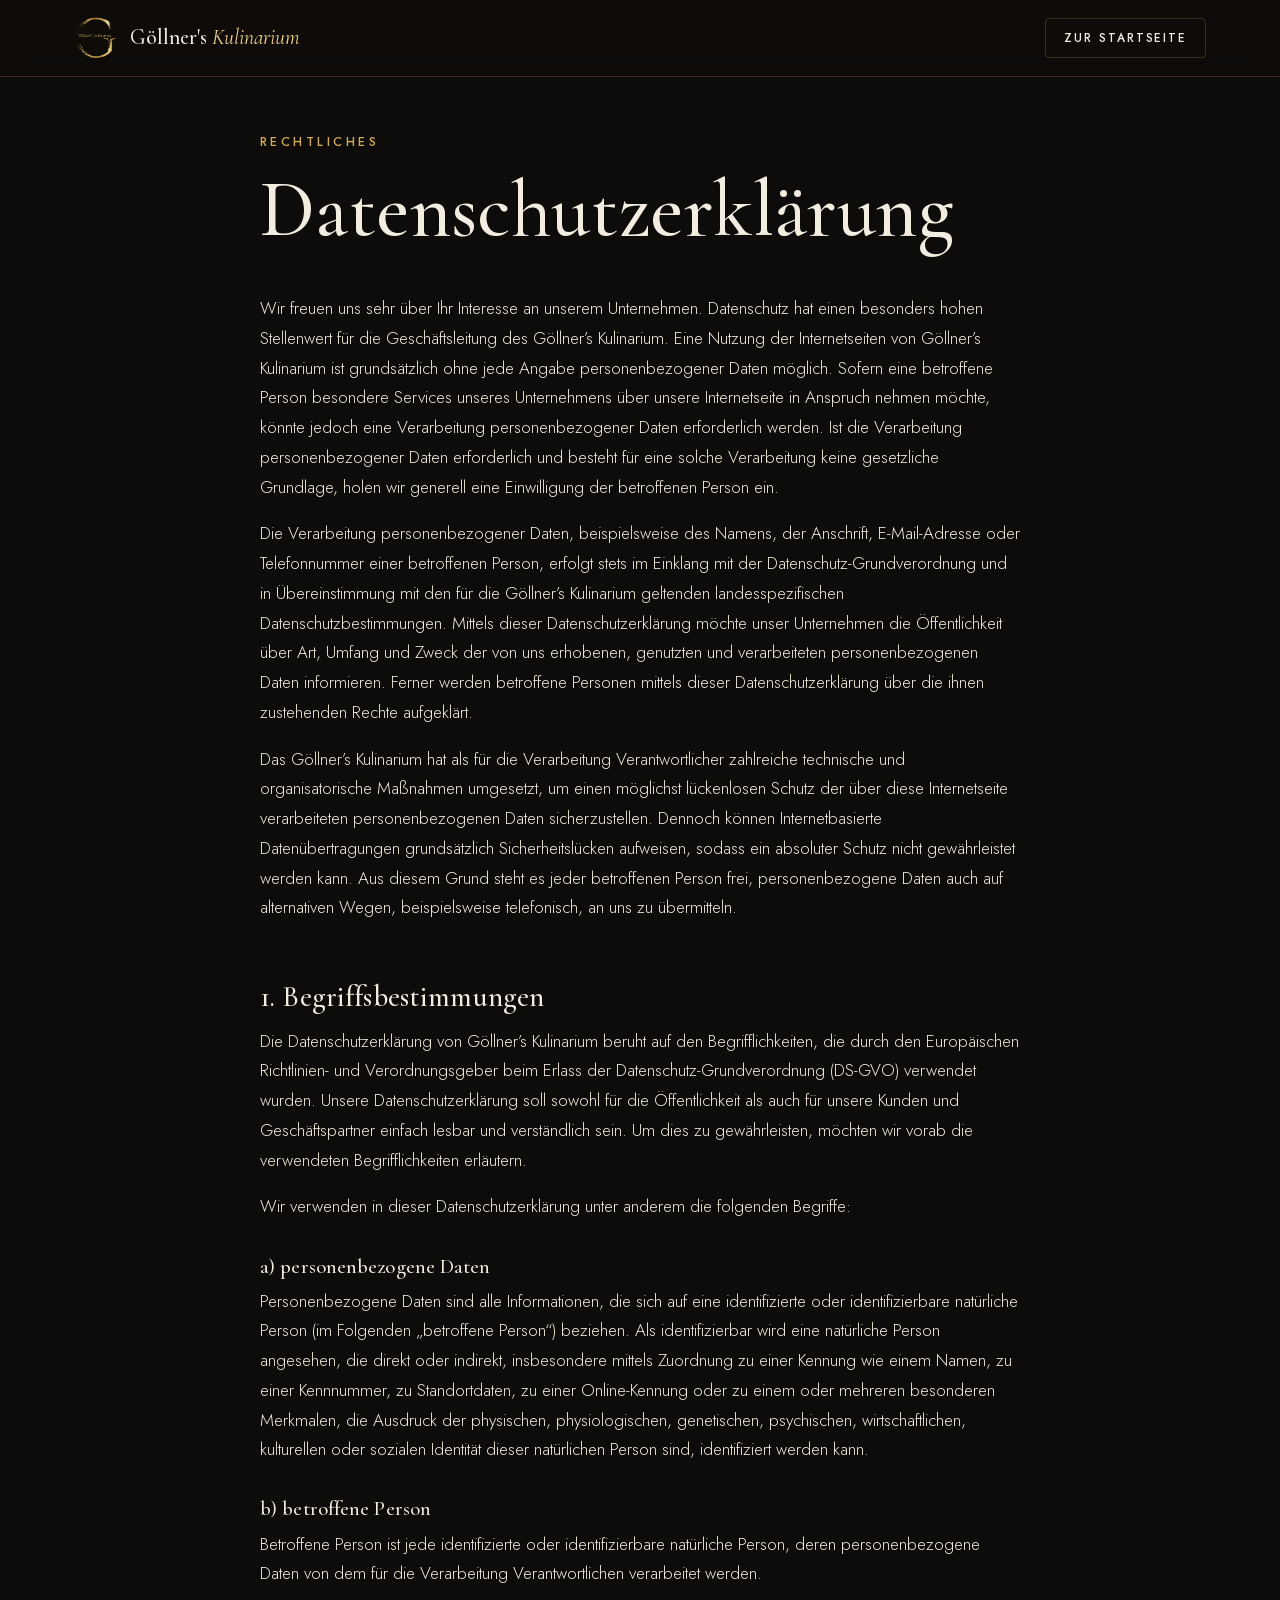
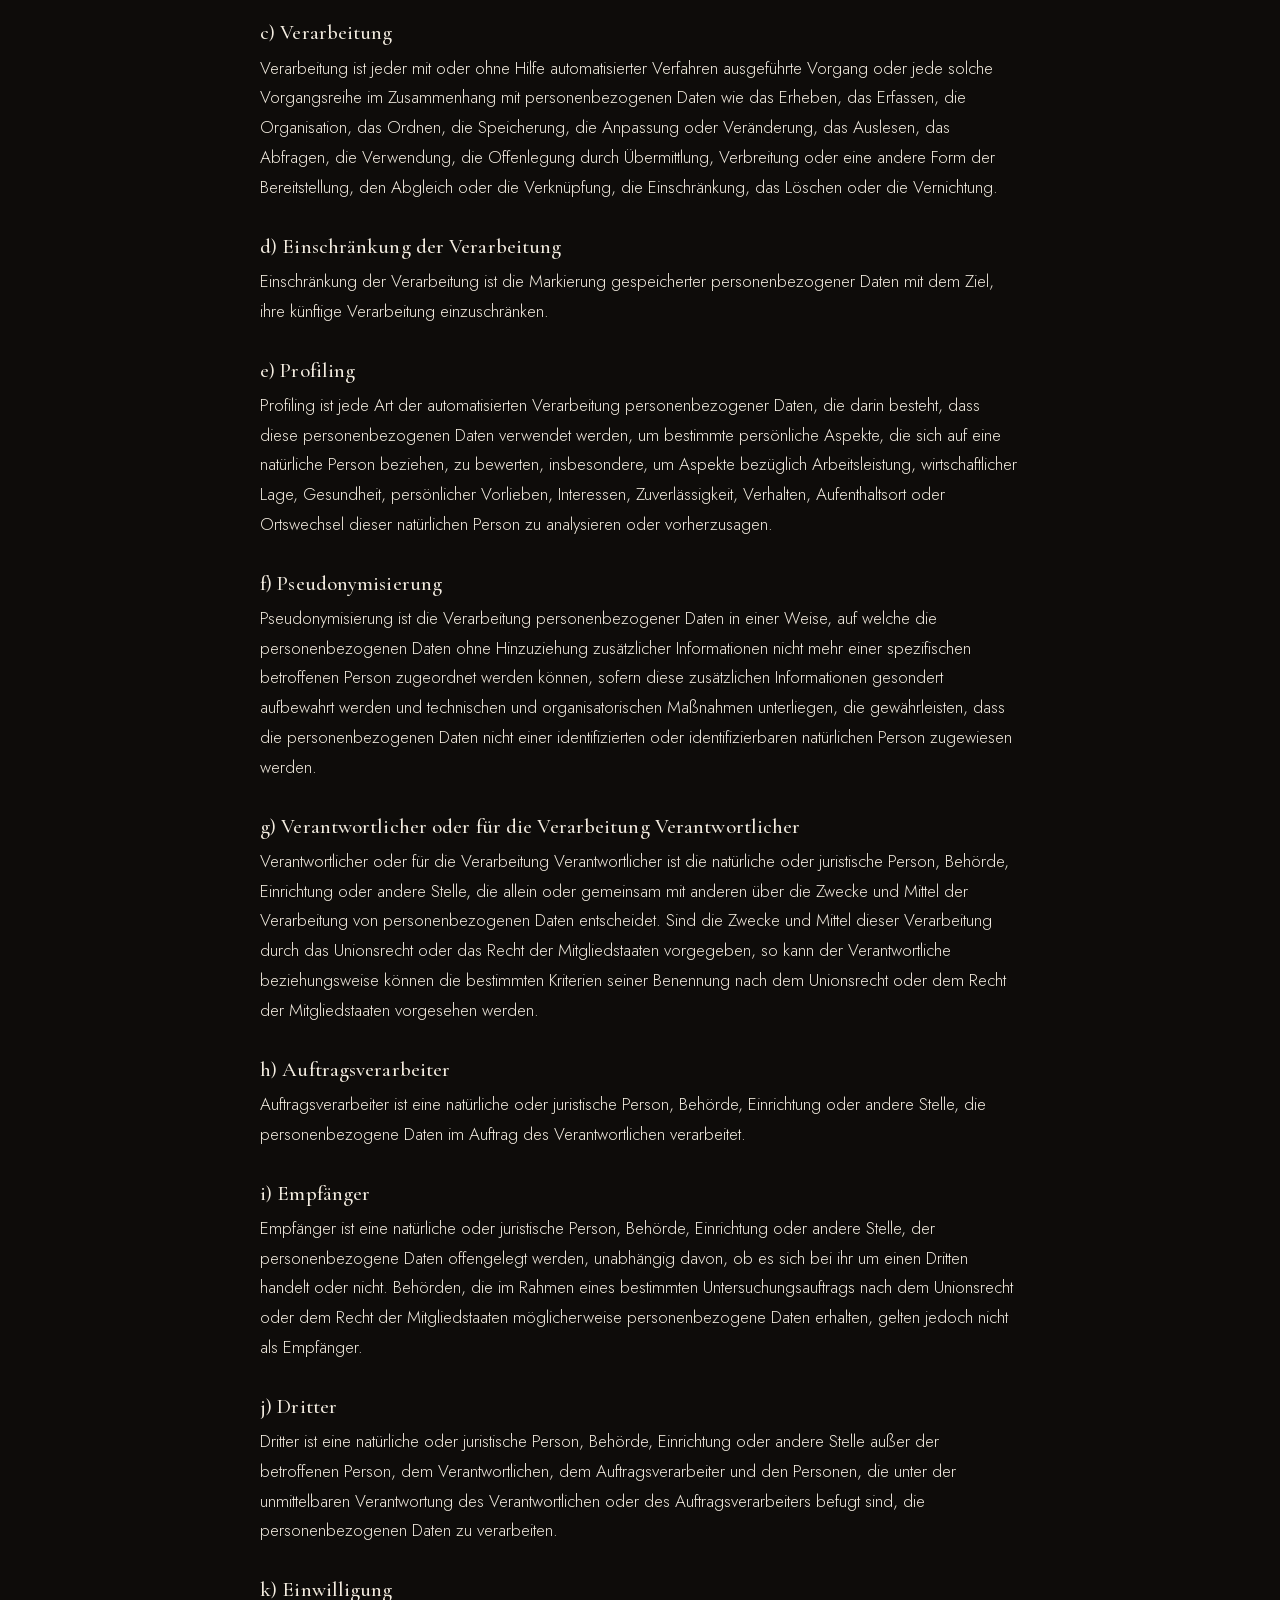
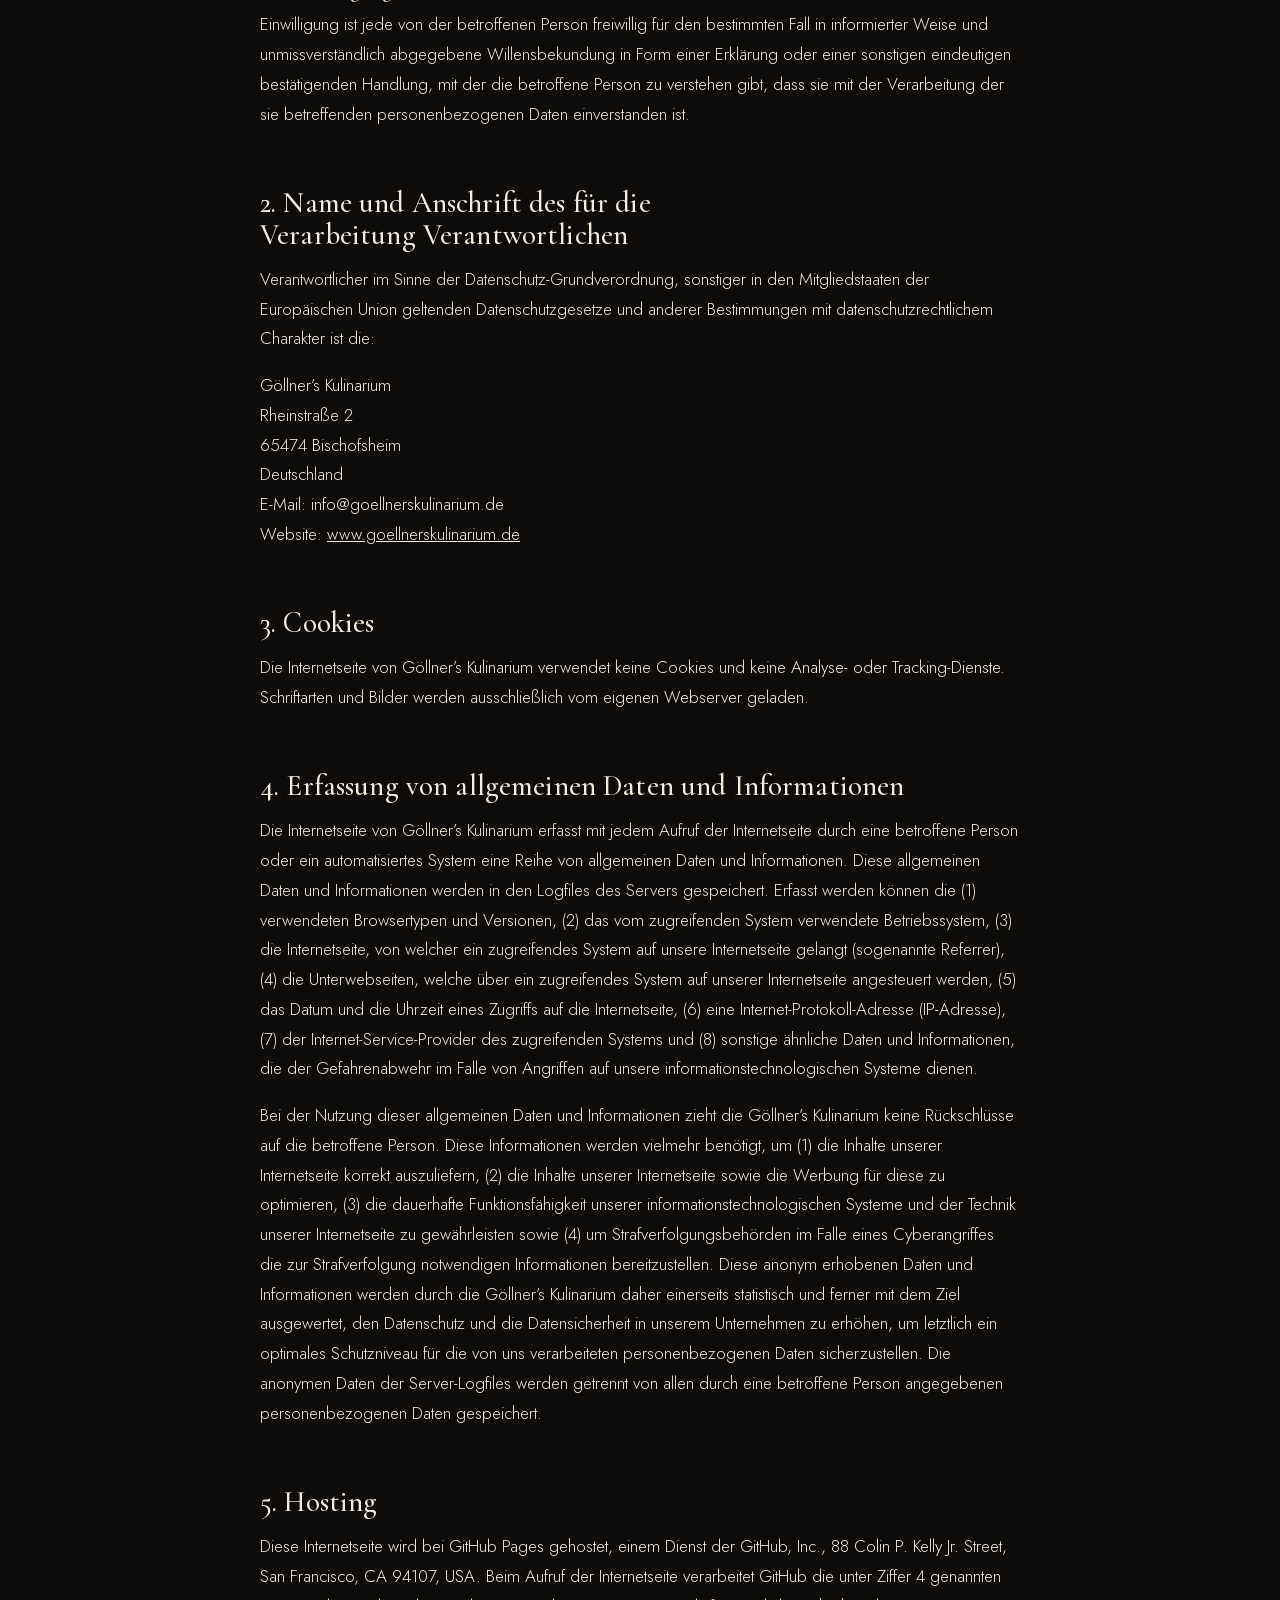
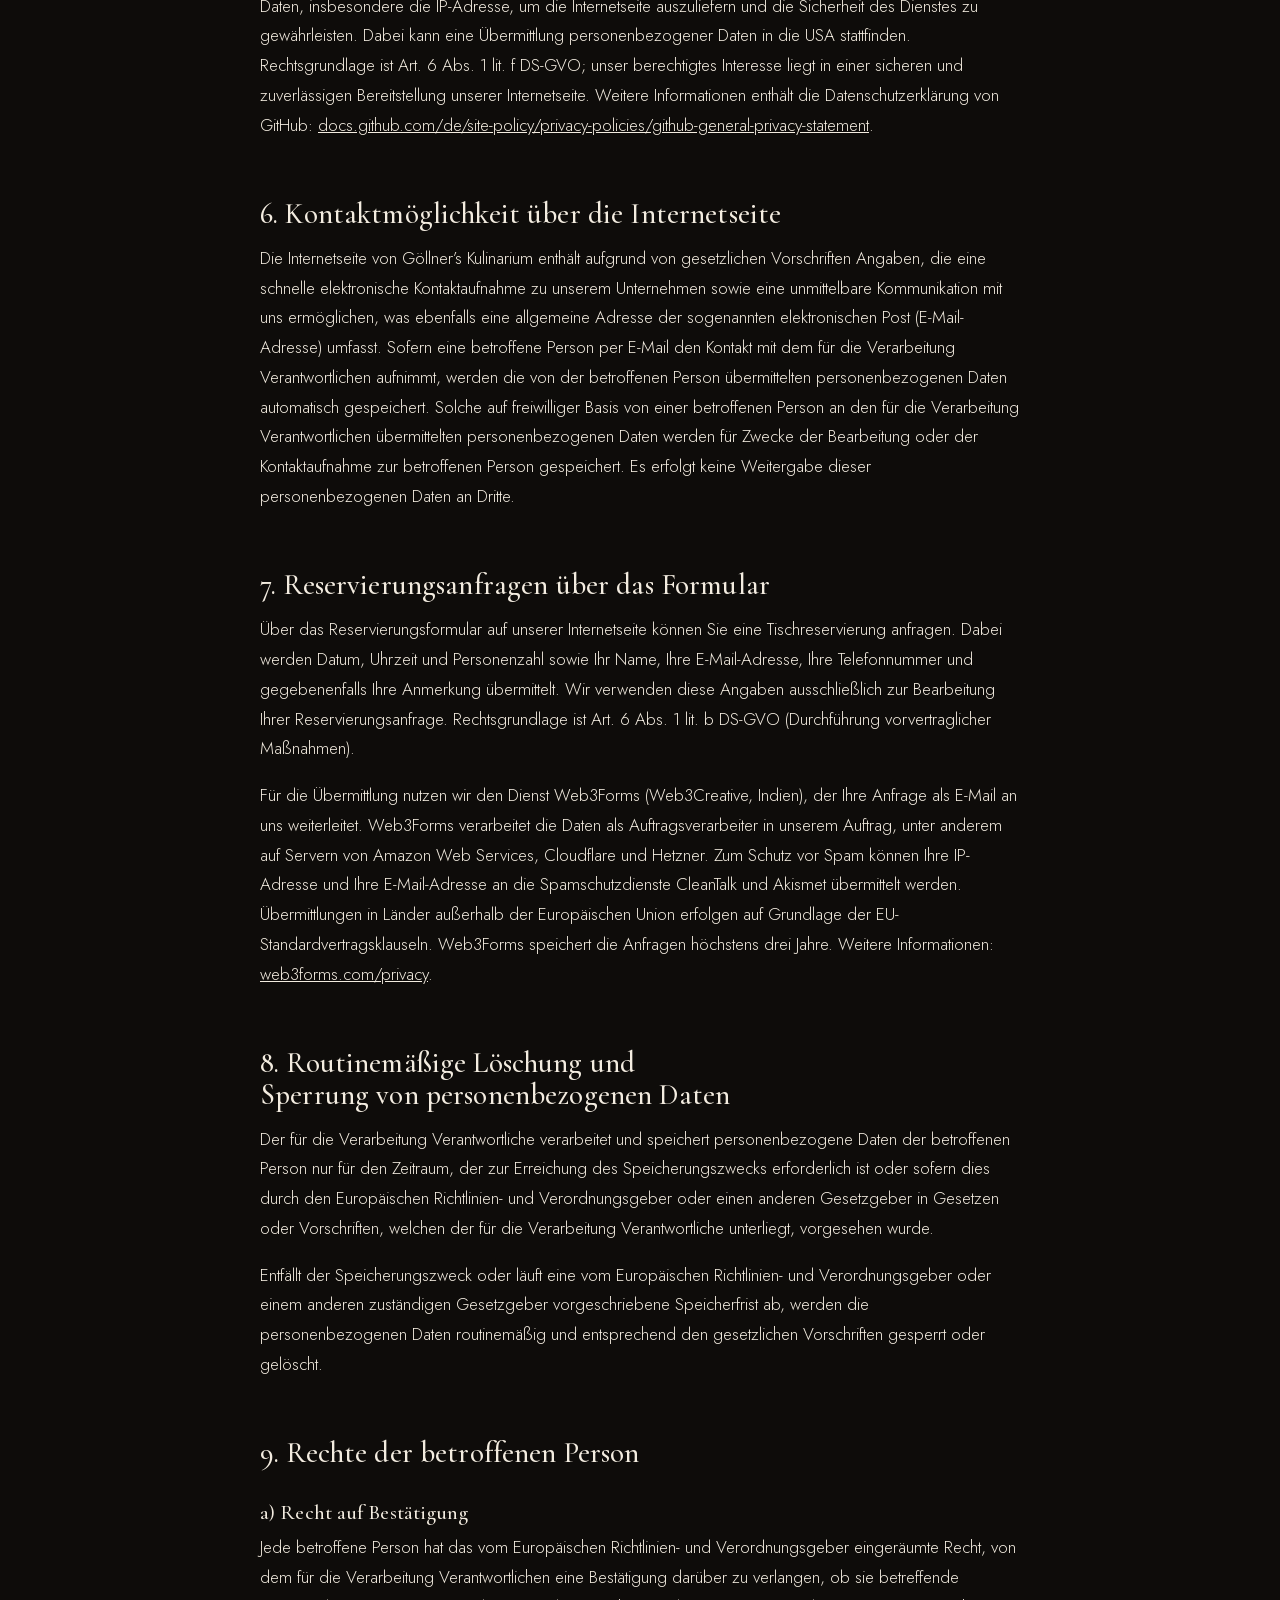
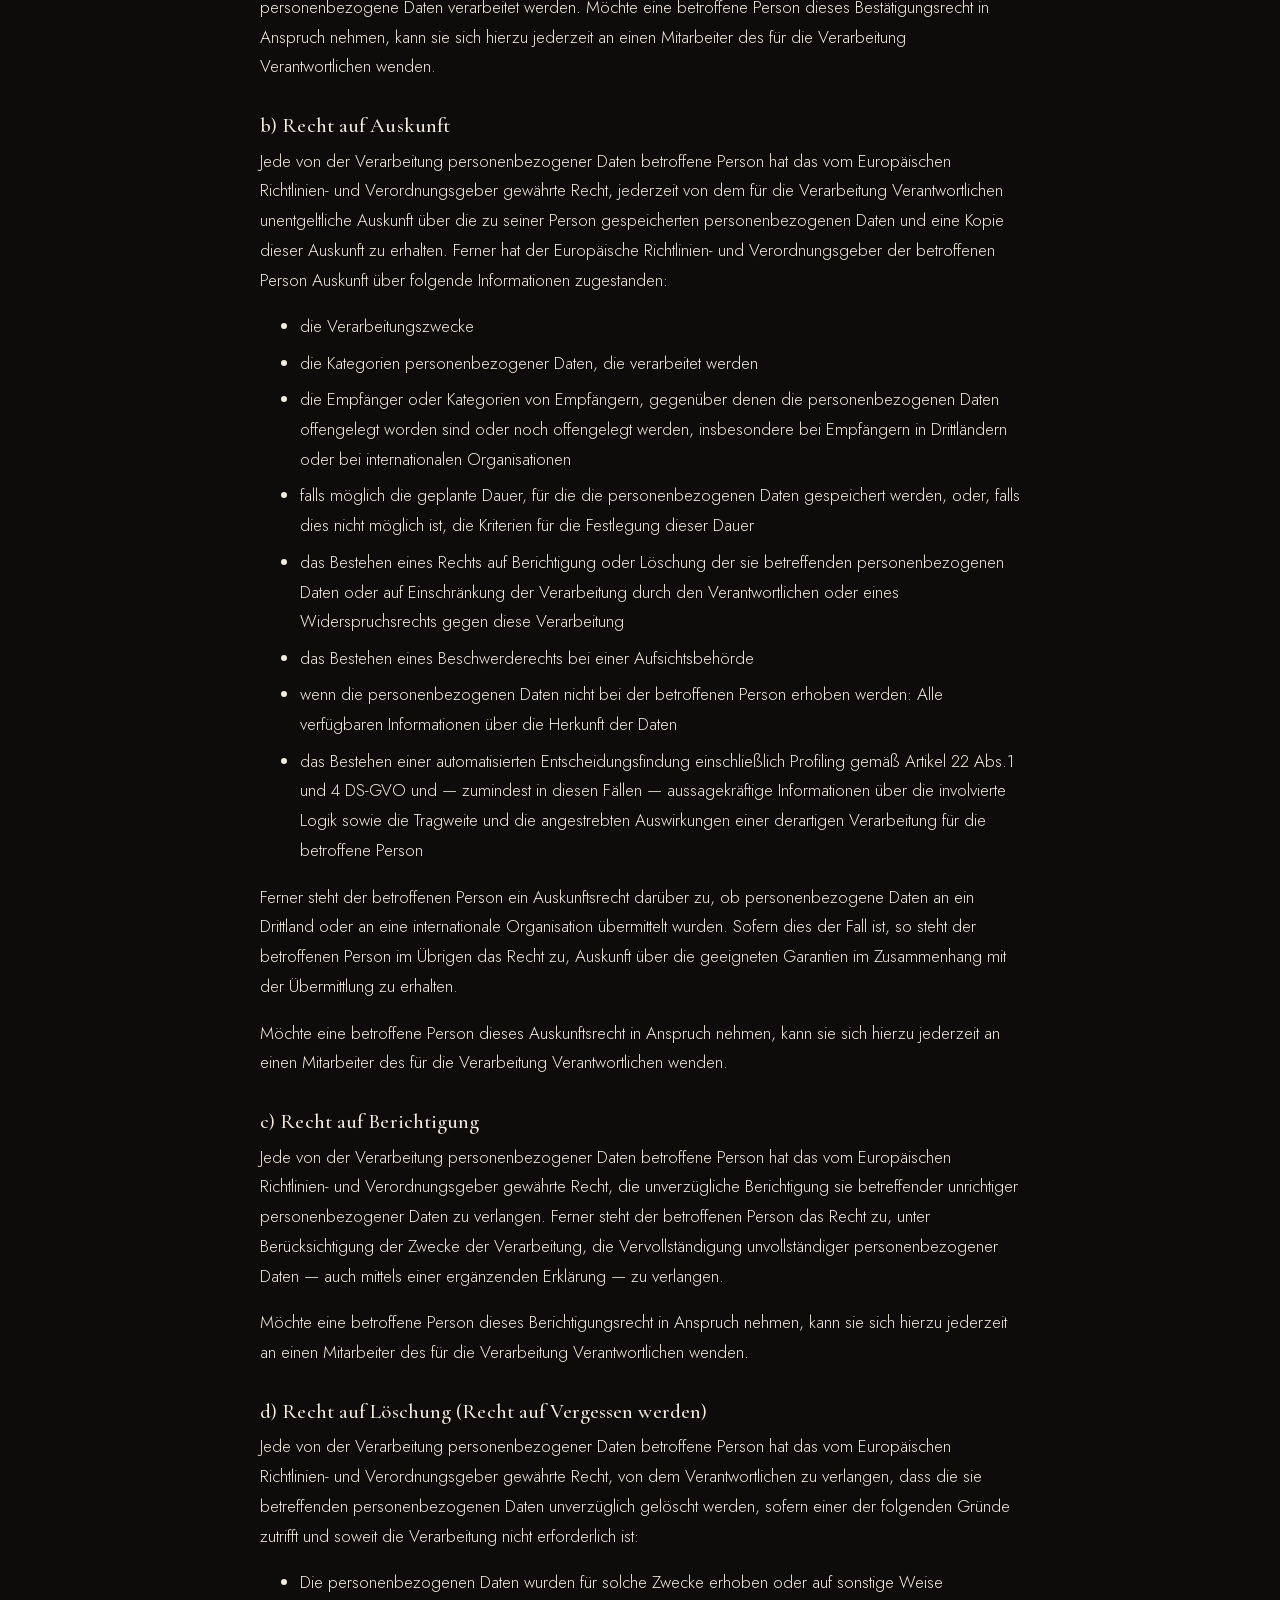
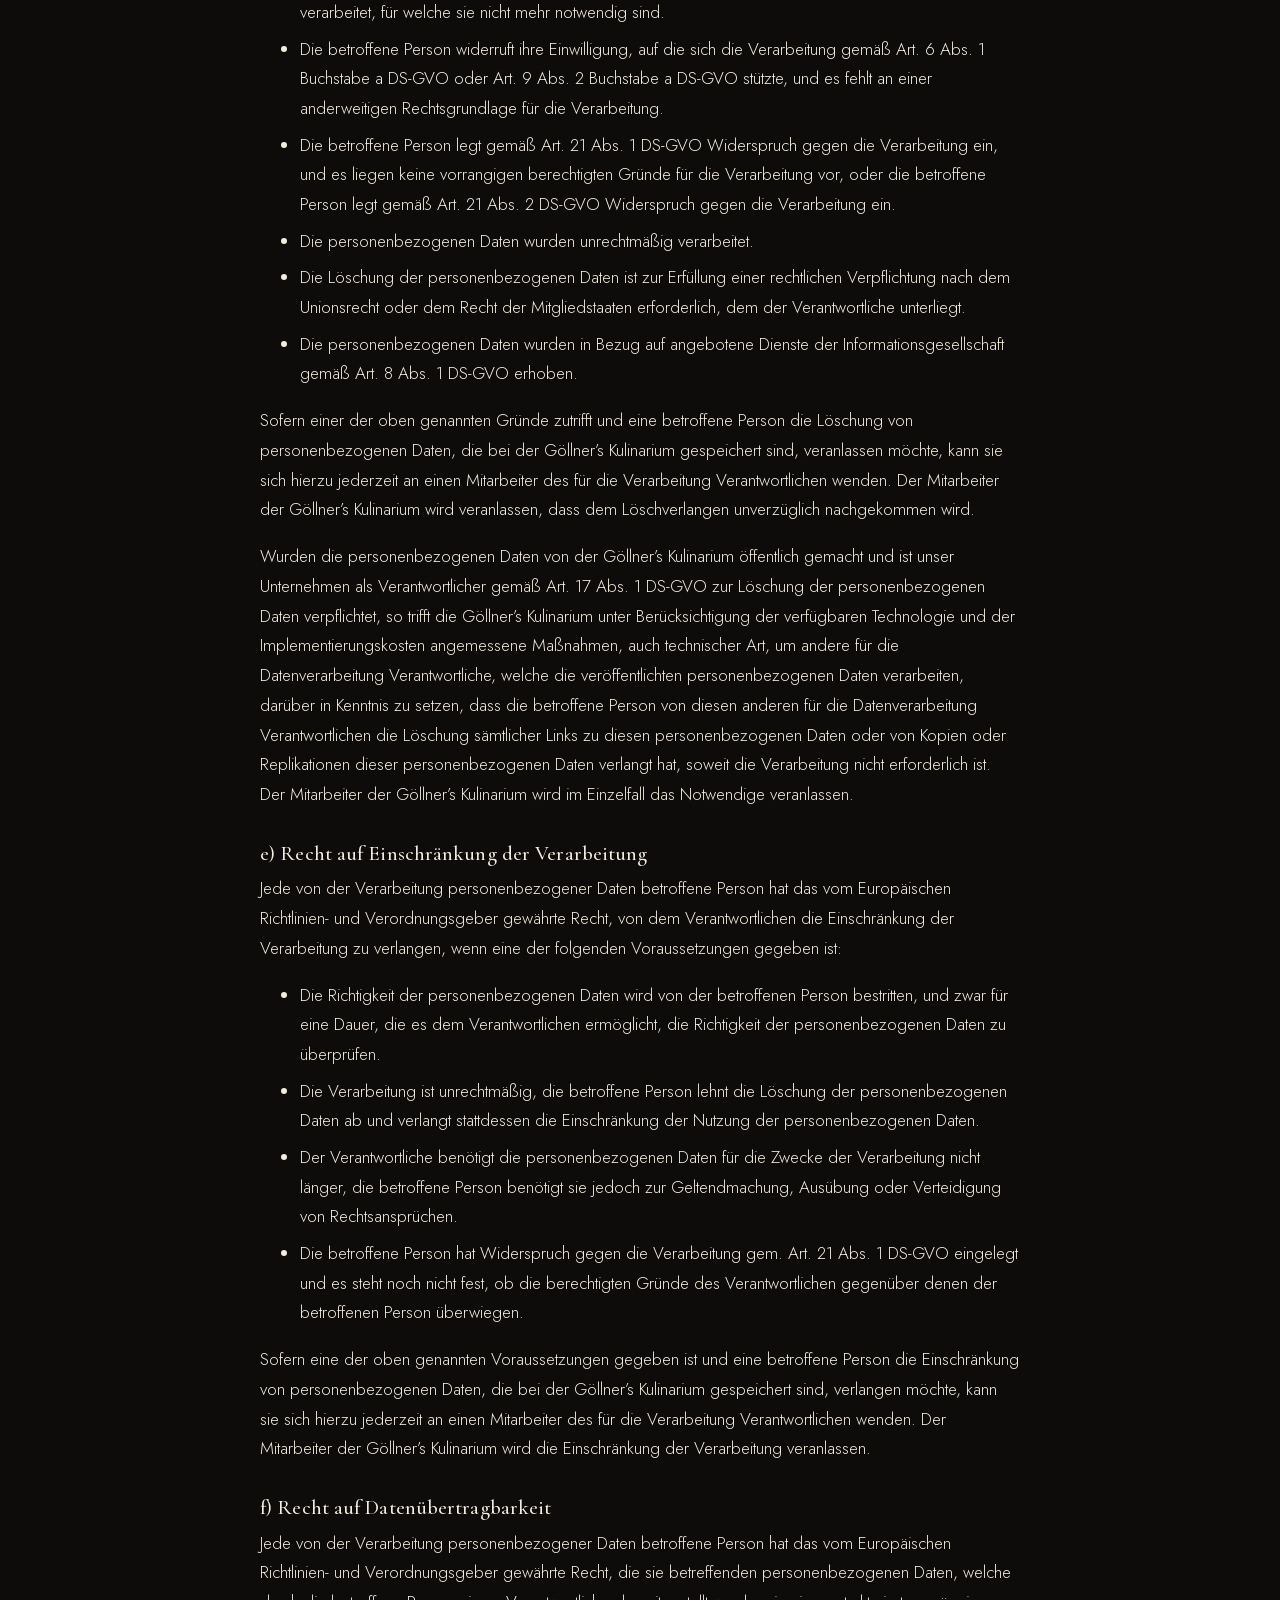
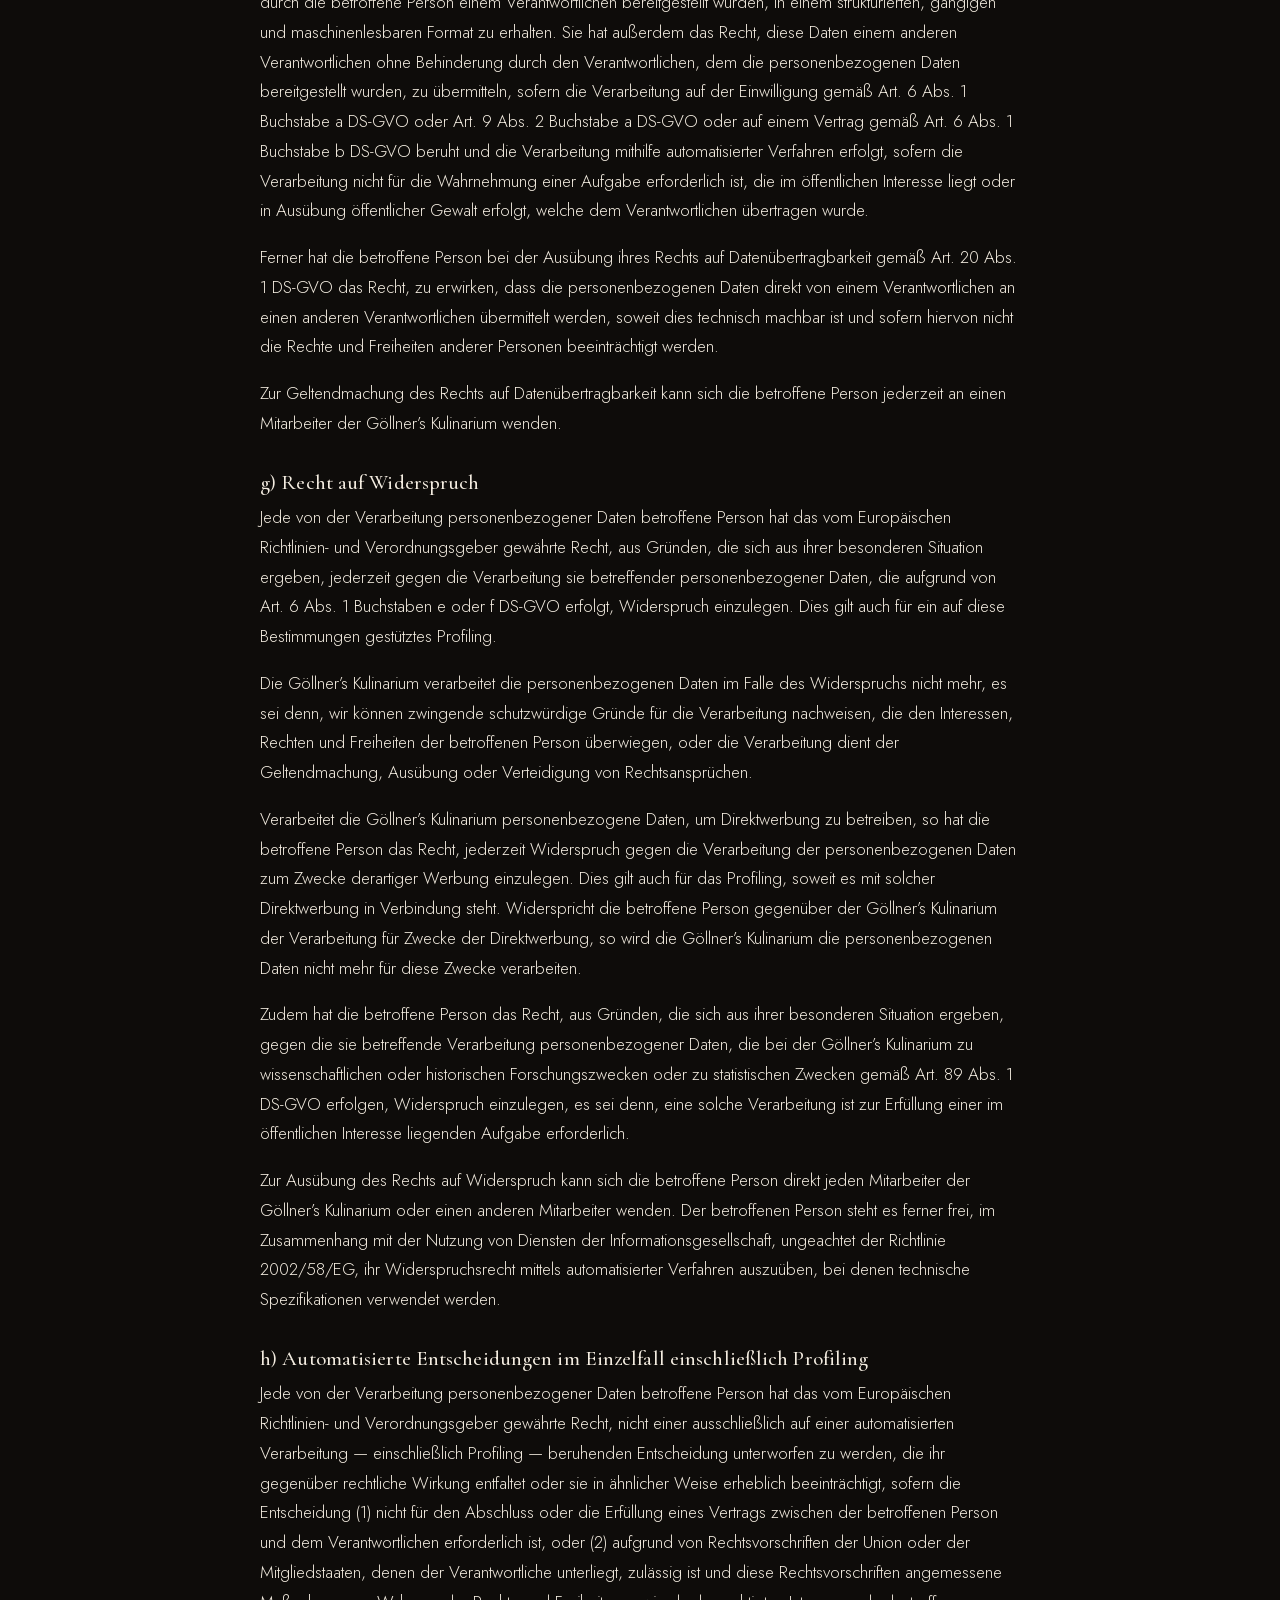
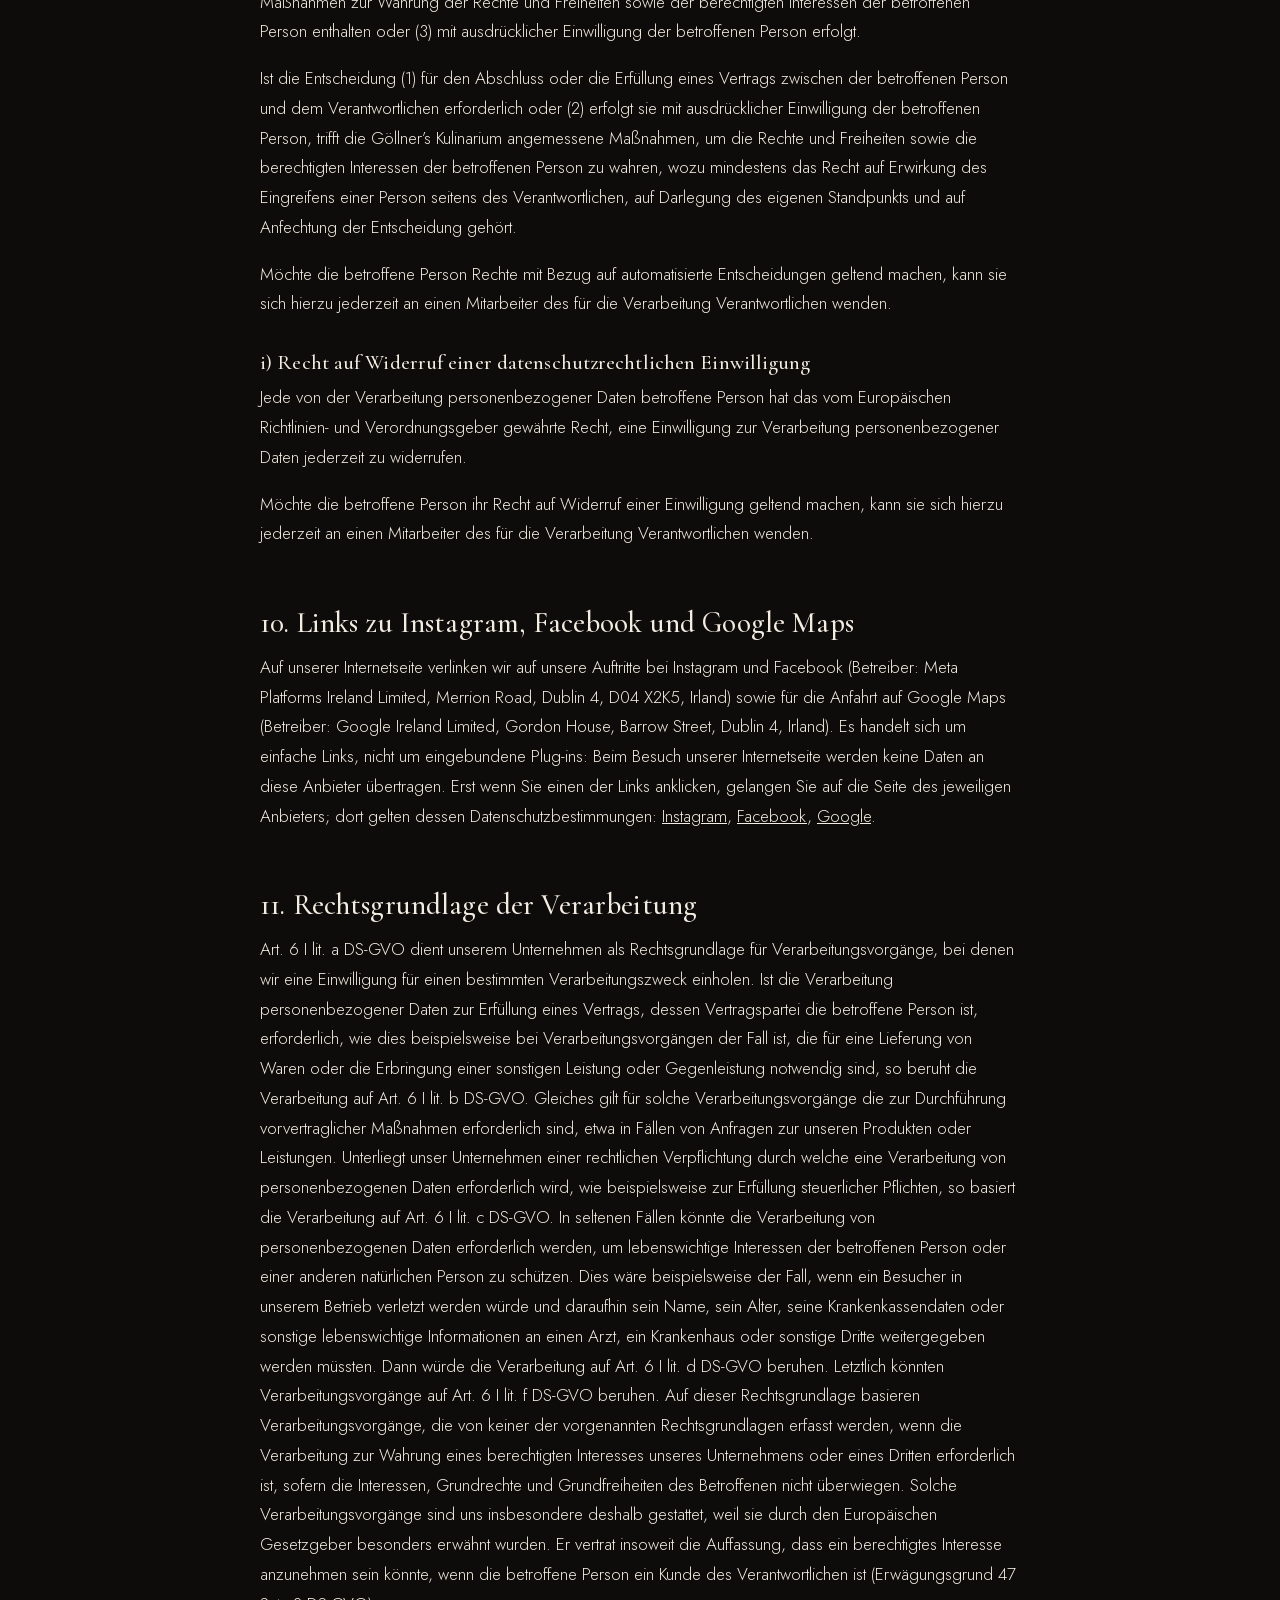
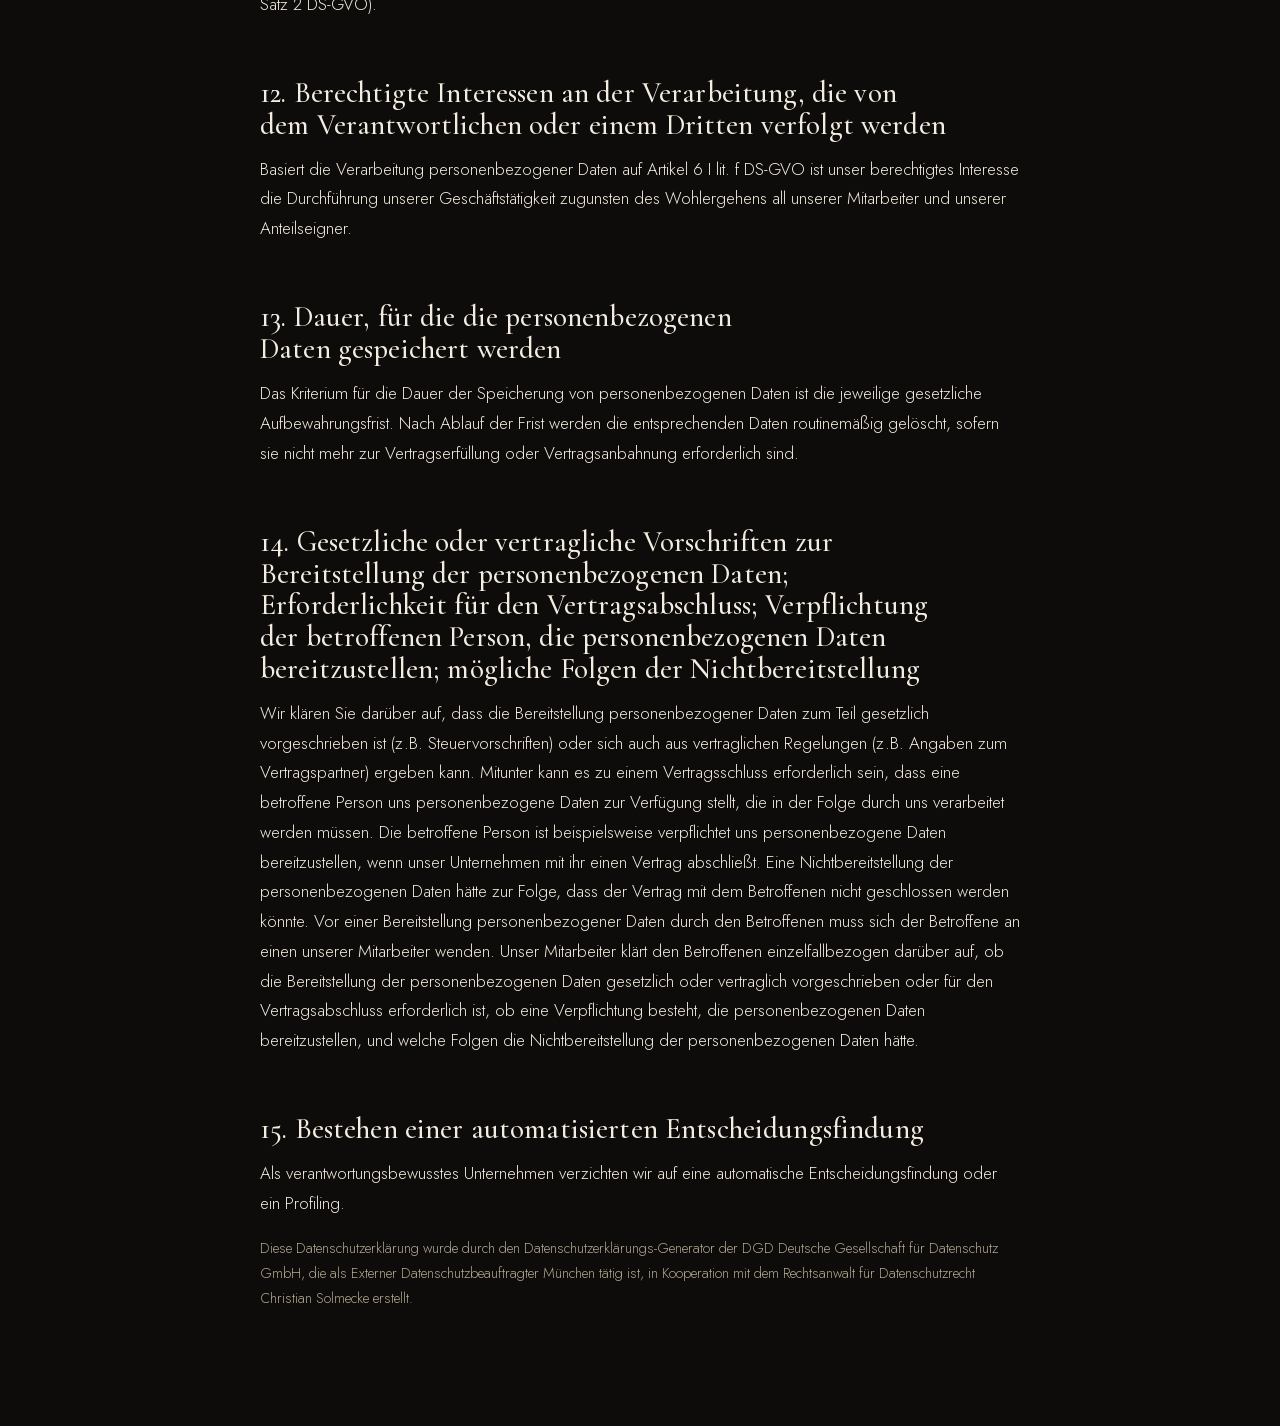
==== commit ba0be91c: "Require the guest's phone number in the reservation form The number is sent with the request and lis" ====
--- a/datenschutz.html
+++ b/datenschutz.html
@@ -68,7 +68,7 @@
     <p>Die Internetseite von Göllner’s Kulinarium enthält aufgrund von gesetzlichen Vorschriften Angaben, die eine schnelle elektronische Kontaktaufnahme zu unserem Unternehmen sowie eine unmittelbare Kommunikation mit uns ermöglichen, was ebenfalls eine allgemeine Adresse der sogenannten elektronischen Post (E-Mail-Adresse) umfasst. Sofern eine betroffene Person per E-Mail den Kontakt mit dem für die Verarbeitung Verantwortlichen aufnimmt, werden die von der betroffenen Person übermittelten personenbezogenen Daten automatisch gespeichert. Solche auf freiwilliger Basis von einer betroffenen Person an den für die Verarbeitung Verantwortlichen übermittelten personenbezogenen Daten werden für Zwecke der Bearbeitung oder der Kontaktaufnahme zur betroffenen Person gespeichert. Es erfolgt keine Weitergabe dieser personenbezogenen Daten an Dritte.</p>
 
     <h2>7. Reservierungsanfragen über das Formular</h2>
-    <p>Über das Reservierungsformular auf unserer Internetseite können Sie eine Tischreservierung anfragen. Dabei werden Datum, Uhrzeit und Personenzahl sowie Ihr Name, Ihre E-Mail-Adresse und gegebenenfalls Ihre Anmerkung übermittelt. Wir verwenden diese Angaben ausschließlich zur Bearbeitung Ihrer Reservierungsanfrage. Rechtsgrundlage ist Art. 6 Abs. 1 lit. b DS-GVO (Durchführung vorvertraglicher Maßnahmen).</p>
+    <p>Über das Reservierungsformular auf unserer Internetseite können Sie eine Tischreservierung anfragen. Dabei werden Datum, Uhrzeit und Personenzahl sowie Ihr Name, Ihre E-Mail-Adresse, Ihre Telefonnummer und gegebenenfalls Ihre Anmerkung übermittelt. Wir verwenden diese Angaben ausschließlich zur Bearbeitung Ihrer Reservierungsanfrage. Rechtsgrundlage ist Art. 6 Abs. 1 lit. b DS-GVO (Durchführung vorvertraglicher Maßnahmen).</p>
     <p>Für die Übermittlung nutzen wir den Dienst Web3Forms (Web3Creative, Indien), der Ihre Anfrage als E-Mail an uns weiterleitet. Web3Forms verarbeitet die Daten als Auftragsverarbeiter in unserem Auftrag, unter anderem auf Servern von Amazon Web Services, Cloudflare und Hetzner. Zum Schutz vor Spam können Ihre IP-Adresse und Ihre E-Mail-Adresse an die Spamschutzdienste CleanTalk und Akismet übermittelt werden. Übermittlungen in Länder außerhalb der Europäischen Union erfolgen auf Grundlage der EU-Standardvertragsklauseln. Web3Forms speichert die Anfragen höchstens drei Jahre. Weitere Informationen: <a href="https://web3forms.com/privacy" target="_blank" rel="noopener">web3forms.com/privacy</a>.</p>
 
     <h2>8. Routinemäßige Löschung und Sperrung von personenbezogenen Daten</h2>
